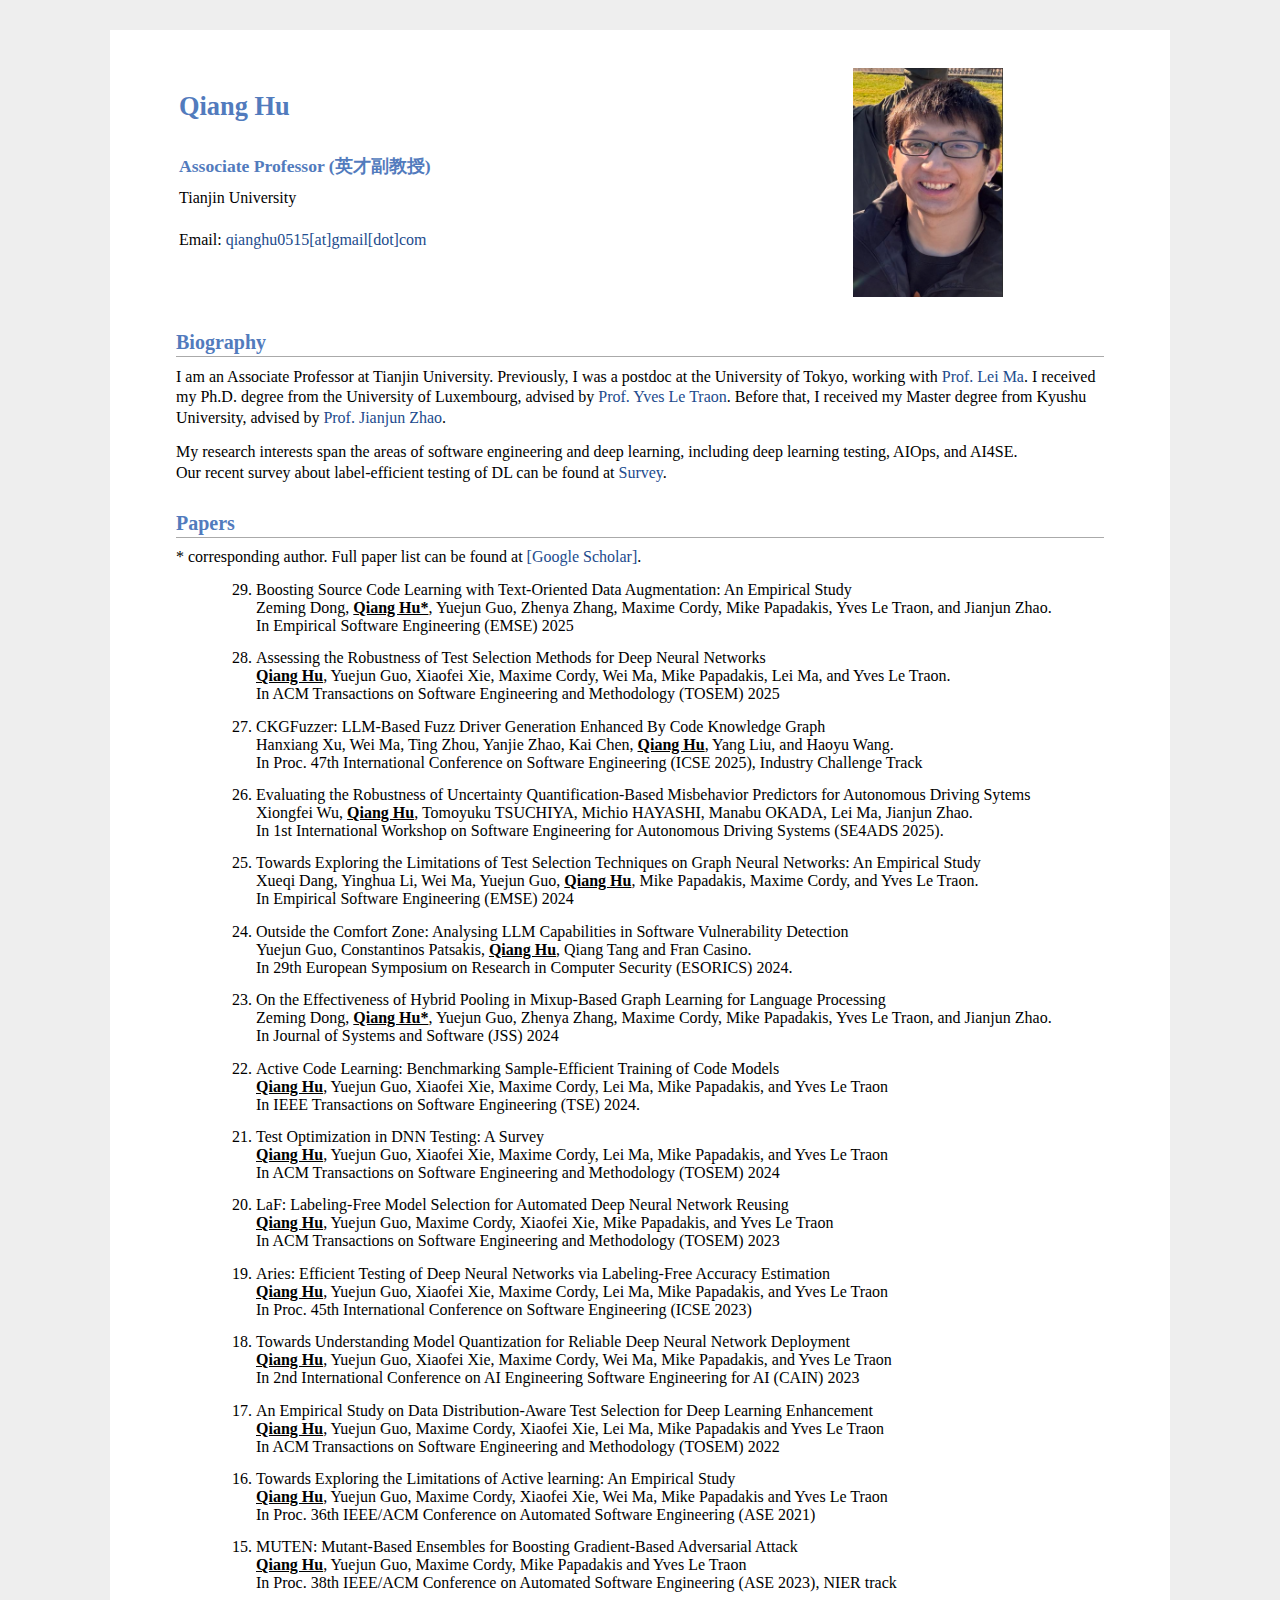
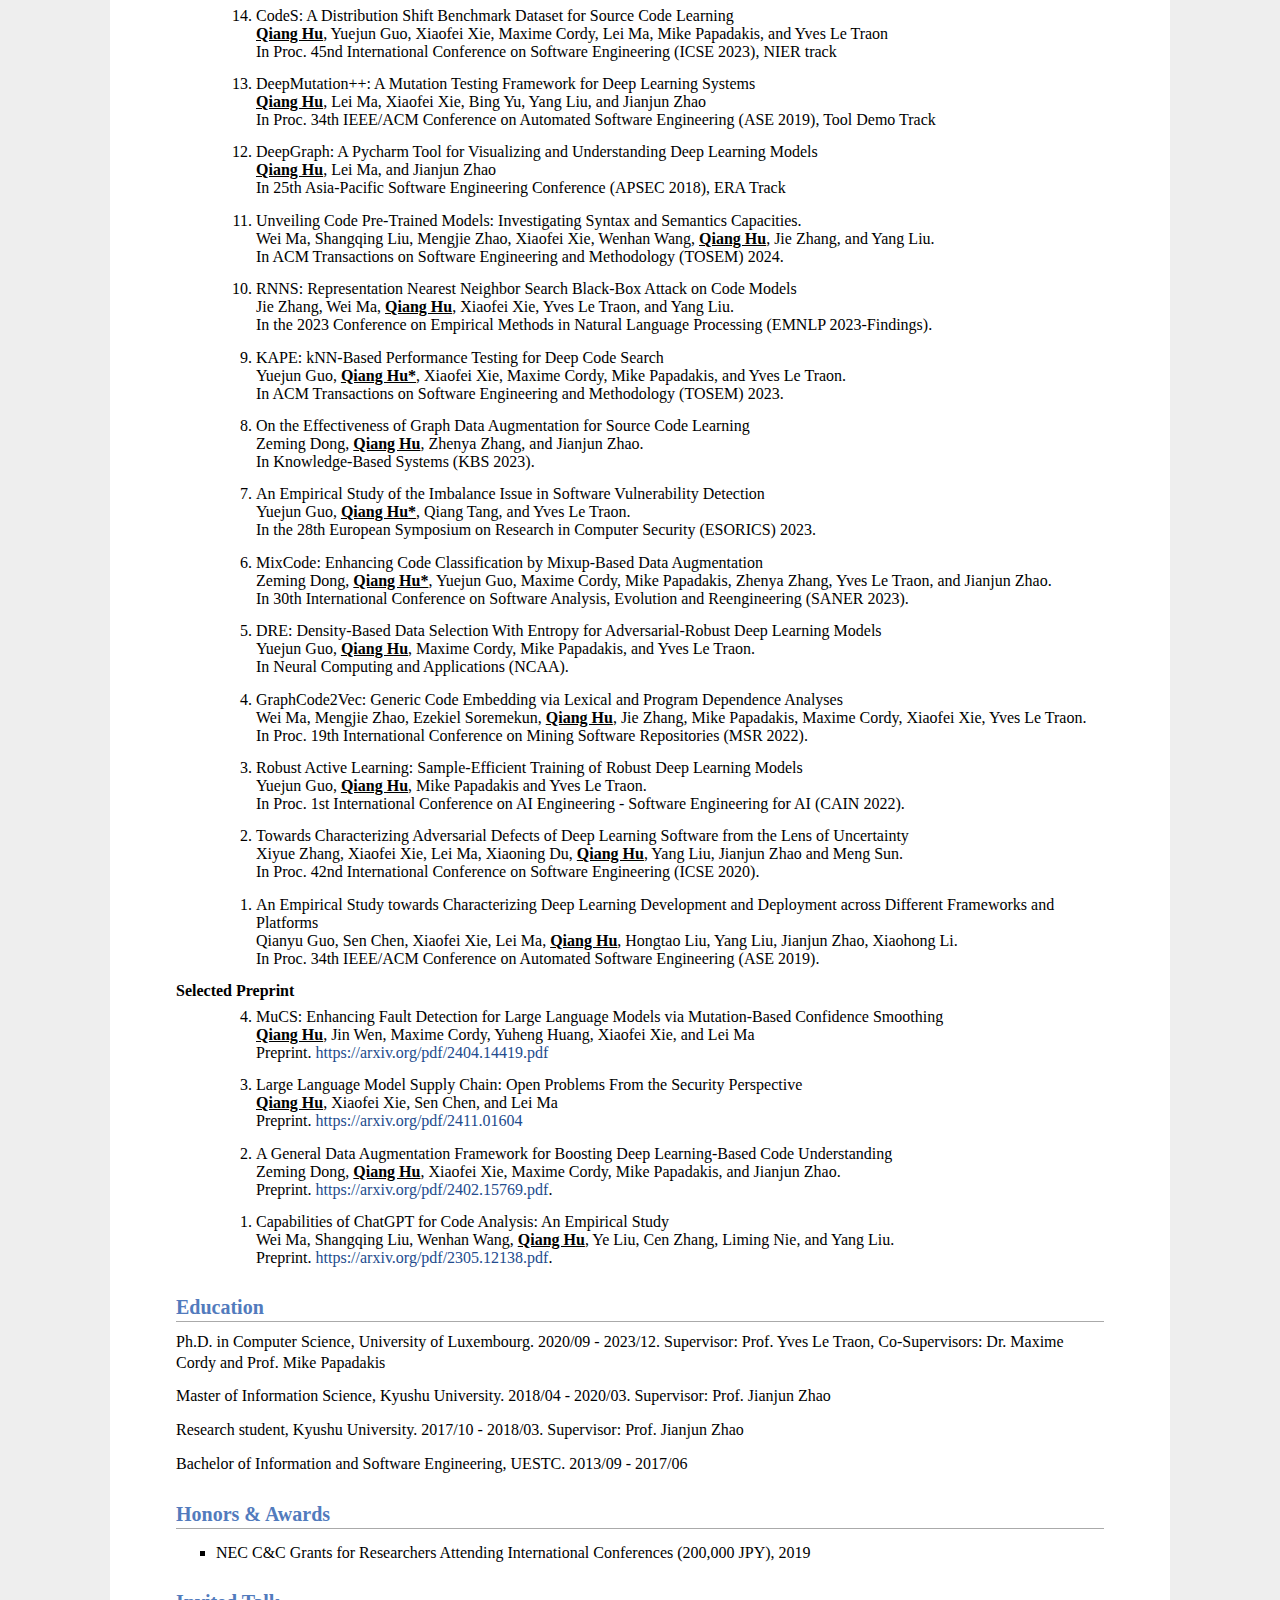
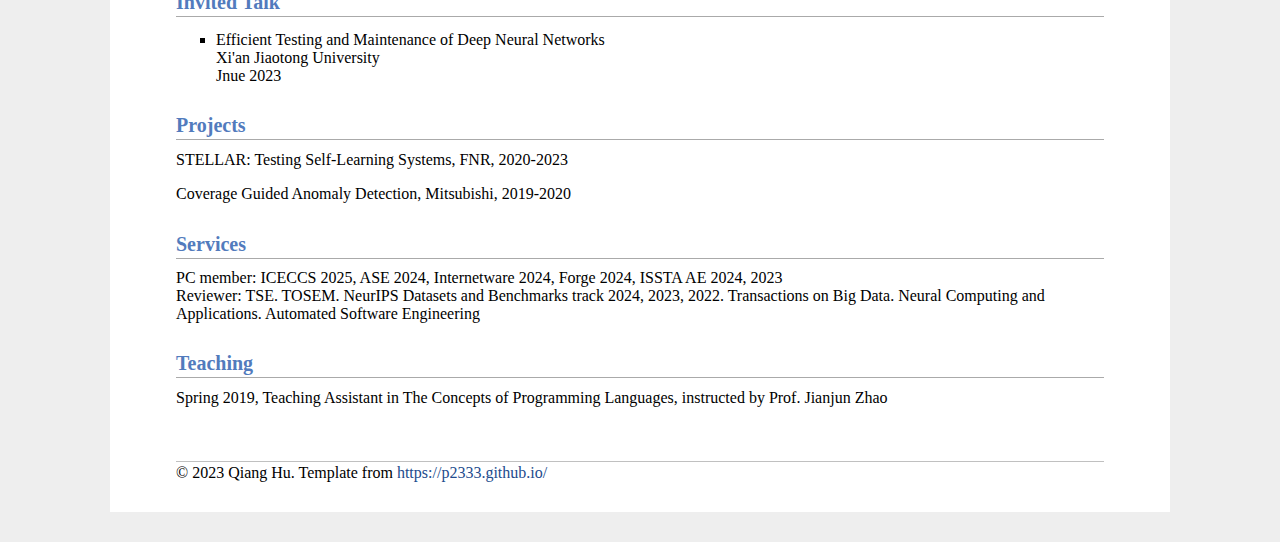
==== index.html @ bbc5ae4a "update" ====
<meta charset="utf-8">
<meta name="description" content="Qiang Hu's homepage">
<link rel="stylesheet" href="jemdoc.css" type="text/css">
<title>Qiang Hu's Homepage</title>


<body>

<div id="layout-content" style="margin-top:25px">

<table>
	<tbody>
		<tr>
			<td width="670">
				<div id="toptitle">
					<h1>Qiang Hu &nbsp;</h1></div>

				<h3>Associate Professor (英才副教授)</h3>
				<p>
<!--					Building 12 room 519  <br>-->
<!--					Asano Campus <br>-->
					Tianjin University<br>
					<br>
Email:  <a href="mailto:qianghu0515@gmail.com">qianghu0515[at]gmail[dot]com</a>
<br>
					<br>
				</p>
			</td>
			<td>
				<img src="qiang.jpg" border="0" width="150">
			</td>
		</tr><tr>
	</tr></tbody>
</table>
<h2>Biography</h2>
<p>
	I am an Associate Professor at Tianjin University. Previously, I was a postdoc at the University of Tokyo, working with <a href='https://www.malei.org/'>Prof. Lei Ma</a>. I received my Ph.D. degree from the University of Luxembourg, advised by <a href='https://sites.google.com/site/yvesletraon/'>Prof. Yves Le Traon</a>. Before that, I received my Master degree from Kyushu University, advised by <a href='http://stap.ait.kyushu-u.ac.jp/~zhao/index.html'>Prof. Jianjun Zhao</a>. </p>

	<p>My research interests span the areas of software engineering and deep learning, including deep learning testing, AIOps, and AI4SE.<br>
    Our recent survey about label-efficient testing of DL can be found at <a href="https://wellido.github.io/TOID.html">Survey</a>. </p>

<h2>Papers</h2>
    * corresponding author. Full paper list can be found at <a href="https://scholar.google.com/citations?user=UTWWmz4AAAAJ&hl=en">[Google Scholar]</a>.
<ul>


    <ol reversed>
    <li>
         Boosting Source Code Learning with Text-Oriented Data Augmentation: An Empirical Study  <br>
         Zeming Dong, <strong><u>Qiang Hu*</u></strong>, Yuejun Guo, Zhenya Zhang, Maxime Cordy, Mike Papadakis, Yves Le Traon, and Jianjun Zhao.  <br>
         In Empirical Software Engineering (EMSE) 2025   <br>
    </li>

    <li>
         Assessing the Robustness of Test Selection Methods for Deep Neural Networks <br>
         <strong><u>Qiang Hu</u></strong>, Yuejun Guo, Xiaofei Xie, Maxime Cordy, Wei Ma, Mike Papadakis, Lei Ma, and Yves Le Traon.  <br>
         In ACM Transactions on Software Engineering and Methodology (TOSEM) 2025   <br>
    </li>

    <li>
         CKGFuzzer: LLM-Based Fuzz Driver Generation Enhanced By Code Knowledge Graph  <br>
         Hanxiang Xu, Wei Ma, Ting Zhou, Yanjie Zhao, Kai Chen, <strong><u>Qiang Hu</u></strong>, Yang Liu, and Haoyu Wang.  <br>
         In Proc. 47th International Conference on Software Engineering (ICSE 2025), Industry Challenge Track <br>
    </li>

        <li>
         Evaluating the Robustness of Uncertainty Quantification-Based Misbehavior Predictors for Autonomous Driving Sytems  <br>
         Xiongfei Wu, <strong><u>Qiang Hu</u></strong>, Tomoyuku TSUCHIYA, Michio HAYASHI, Manabu OKADA, Lei Ma, Jianjun Zhao.  <br>
         In 1st International Workshop on Software Engineering for Autonomous Driving Systems (SE4ADS 2025). <br>
    </li>

        <li>
         Towards Exploring the Limitations of Test Selection Techniques on Graph Neural Networks: An Empirical Study  <br>
         Xueqi Dang, Yinghua Li, Wei Ma, Yuejun Guo, <strong><u>Qiang Hu</u></strong>, Mike Papadakis, Maxime Cordy, and Yves Le Traon.  <br>
         In Empirical Software Engineering (EMSE) 2024 <br>
    </li>

    <li>
         Outside the Comfort Zone: Analysing LLM Capabilities in Software Vulnerability Detection  <br>
         Yuejun Guo, Constantinos Patsakis, <strong><u>Qiang Hu</u></strong>, Qiang Tang and Fran Casino.  <br>
         In 29th European Symposium on Research in Computer Security (ESORICS) 2024.  <br>
    </li>

    <li>
         On the Effectiveness of Hybrid Pooling in Mixup-Based Graph Learning for Language Processing  <br>
         Zeming Dong, <strong><u>Qiang Hu*</u></strong>, Yuejun Guo, Zhenya Zhang, Maxime Cordy, Mike Papadakis, Yves Le Traon, and Jianjun Zhao.  <br>
         In Journal of Systems and Software (JSS) 2024 <br>
    </li>


    <li>
        Active Code Learning: Benchmarking Sample-Efficient Training of Code Models  <br>
         <strong><u>Qiang Hu</u></strong>, Yuejun Guo, Xiaofei Xie, Maxime Cordy, Lei Ma, Mike Papadakis, and Yves Le Traon <br>
         In IEEE Transactions on Software Engineering (TSE) 2024.  <br>
    </li>

    <li>
        Test Optimization in DNN Testing: A Survey <br>
         <strong><u>Qiang Hu</u></strong>, Yuejun Guo, Xiaofei Xie, Maxime Cordy, Lei Ma, Mike Papadakis, and Yves Le Traon <br>
         In ACM Transactions on Software Engineering and Methodology (TOSEM) 2024 <br>
    </li>

    <li>
        LaF: Labeling-Free Model Selection for Automated Deep Neural Network Reusing <br>
        <strong><u>Qiang Hu</u></strong>, Yuejun Guo, Maxime Cordy, Xiaofei Xie, Mike Papadakis, and Yves Le Traon <br>
        In ACM Transactions on Software Engineering and Methodology (TOSEM) 2023  <br>
     </li>

    <li>
         Aries: Efficient Testing of Deep Neural Networks via Labeling-Free Accuracy Estimation   <br>
         <strong><u>Qiang Hu</u></strong>, Yuejun Guo, Xiaofei Xie, Maxime Cordy, Lei Ma, Mike Papadakis, and Yves Le Traon <br>
         In Proc. 45th International Conference on Software Engineering (ICSE 2023)    <br>
    </li>

    <li>
         Towards Understanding Model Quantization for Reliable Deep Neural Network Deployment   <br>
         <strong><u>Qiang Hu</u></strong>, Yuejun Guo, Xiaofei Xie, Maxime Cordy, Wei Ma, Mike Papadakis, and Yves Le Traon <br>
         In 2nd International Conference on AI Engineering Software Engineering for AI (CAIN) 2023   <br>
    </li>

        <li>
         An Empirical Study on Data Distribution-Aware Test Selection for Deep Learning Enhancement  <br>
         <strong><u>Qiang Hu</u></strong>, Yuejun Guo, Maxime Cordy, Xiaofei Xie, Lei Ma, Mike Papadakis and Yves Le Traon <br>
         In ACM Transactions on Software Engineering and Methodology (TOSEM) 2022 <br>
    </li>


    <li>
         Towards Exploring the Limitations of Active learning: An Empirical Study  <br>
         <strong><u>Qiang Hu</u></strong>, Yuejun Guo, Maxime Cordy, Xiaofei Xie, Wei Ma, Mike Papadakis and Yves Le Traon <br>
         In Proc. 36th IEEE/ACM Conference on Automated Software Engineering (ASE 2021)  <br>
    </li>

    <li>
         MUTEN: Mutant-Based Ensembles for Boosting Gradient-Based Adversarial Attack  <br>
         <strong><u>Qiang Hu</u></strong>, Yuejun Guo, Maxime Cordy, Mike Papadakis and Yves Le Traon <br>
         In Proc. 38th IEEE/ACM Conference on Automated Software Engineering (ASE 2023), NIER track  <br>
    </li>

    <li>
         CodeS: A Distribution Shift Benchmark Dataset for Source Code Learning   <br>
         <strong><u>Qiang Hu</u></strong>, Yuejun Guo, Xiaofei Xie, Maxime Cordy, Lei Ma, Mike Papadakis, and Yves Le Traon <br>
         In Proc. 45nd International Conference on Software Engineering (ICSE 2023), NIER track  <br>
    </li>

    <li>
         DeepMutation++: A Mutation Testing Framework for Deep Learning Systems  <br>
         <strong><u>Qiang Hu</u></strong>, Lei Ma, Xiaofei Xie, Bing Yu, Yang Liu, and Jianjun Zhao <br>
         In Proc. 34th IEEE/ACM Conference on Automated Software Engineering (ASE 2019), Tool Demo Track  <br>
    </li>

    <li>
         DeepGraph: A Pycharm Tool for Visualizing and Understanding Deep Learning Models  <br>
         <strong><u>Qiang Hu</u></strong>, Lei Ma, and Jianjun Zhao <br>
         In 25th Asia-Pacific Software Engineering Conference (APSEC 2018), ERA Track  <br>
    </li>

    <li>
         Unveiling Code Pre-Trained Models: Investigating Syntax and Semantics Capacities.  <br>
         Wei Ma, Shangqing Liu, Mengjie Zhao,  Xiaofei Xie, Wenhan Wang, <strong><u>Qiang Hu</u></strong>, Jie Zhang, and Yang Liu. <br>
         In ACM Transactions on Software Engineering and Methodology (TOSEM) 2024.  <br>
    </li>

    <li>
         RNNS: Representation Nearest Neighbor Search Black-Box Attack on Code Models  <br>
         Jie Zhang, Wei Ma, <strong><u>Qiang Hu</u></strong>, Xiaofei Xie, Yves Le Traon, and Yang Liu. <br>
         In the 2023 Conference on Empirical Methods in Natural Language Processing (EMNLP 2023-Findings).  <br>
    </li>

    <li>
         KAPE: kNN-Based Performance Testing for Deep Code Search  <br>
         Yuejun Guo, <strong><u>Qiang Hu*</u></strong>, Xiaofei Xie, Maxime Cordy, Mike Papadakis, and Yves Le Traon. <br>
         In ACM Transactions on Software Engineering and Methodology (TOSEM) 2023.  <br>
    </li>

    <li>
         On the Effectiveness of Graph Data Augmentation for Source Code Learning  <br>
         Zeming Dong, <strong><u>Qiang Hu</u></strong>, Zhenya Zhang, and Jianjun Zhao. <br>
         In Knowledge-Based Systems (KBS 2023).  <br>
    </li>

    <li>
         An Empirical Study of the Imbalance Issue in Software Vulnerability Detection  <br>
         Yuejun Guo, <strong><u>Qiang Hu*</u></strong>, Qiang Tang, and Yves Le Traon. <br>
         In the 28th European Symposium on Research in Computer Security (ESORICS) 2023.   <br>
    </li>

    <li>
         MixCode: Enhancing Code Classification by Mixup-Based Data Augmentation  <br>
         Zeming Dong, <strong><u>Qiang Hu*</u></strong>, Yuejun Guo, Maxime Cordy, Mike Papadakis, Zhenya Zhang, Yves Le Traon, and Jianjun Zhao. <br>
         In 30th International Conference on Software Analysis, Evolution and Reengineering (SANER 2023).   <br>
    </li>

    <li>
         DRE: Density-Based Data Selection With Entropy for Adversarial-Robust Deep Learning Models  <br>
         Yuejun Guo, <strong><u>Qiang Hu</u></strong>, Maxime Cordy, Mike Papadakis, and Yves Le Traon. <br>
         In Neural Computing and Applications (NCAA).   <br>
    </li>

    <li>
         GraphCode2Vec: Generic Code Embedding via Lexical and Program Dependence Analyses  <br>
         Wei Ma, Mengjie Zhao, Ezekiel Soremekun, <strong><u>Qiang Hu</u></strong>, Jie Zhang, Mike Papadakis, Maxime Cordy, Xiaofei Xie, Yves Le Traon. <br>
         In Proc. 19th International Conference on Mining Software Repositories (MSR 2022).   <br>
    </li>

    <li>
         Robust Active Learning: Sample-Efficient Training of Robust Deep Learning Models  <br>
         Yuejun Guo, <strong><u>Qiang Hu</u></strong>, Mike Papadakis and Yves Le Traon. <br>
         In Proc. 1st International Conference on AI Engineering - Software Engineering for AI (CAIN 2022).   <br>
    </li>

    <li>
         Towards Characterizing Adversarial Defects of Deep Learning Software from the Lens of Uncertainty  <br>
         Xiyue Zhang, Xiaofei Xie, Lei Ma, Xiaoning Du, <strong><u>Qiang Hu</u></strong>, Yang Liu, Jianjun Zhao and Meng Sun. <br>
         In Proc. 42nd International Conference on Software Engineering (ICSE 2020).   <br>
    </li>

    <li>
         An Empirical Study towards Characterizing Deep Learning Development and Deployment across Different Frameworks and Platforms  <br>
         Qianyu Guo, Sen Chen, Xiaofei Xie, Lei Ma, <strong><u>Qiang Hu</u></strong>, Hongtao Liu, Yang Liu, Jianjun Zhao, Xiaohong Li.  <br>
         In Proc. 34th IEEE/ACM Conference on Automated Software Engineering (ASE 2019).   <br>
    </li>

</ul>

<p><b>Selected Preprint</b></p>


<ul>
    <ol reversed>
    <li>
        MuCS: Enhancing Fault Detection for Large Language Models via Mutation-Based Confidence Smoothing  <br>
         <strong><u>Qiang Hu</u></strong>, Jin Wen, Maxime Cordy, Yuheng Huang, Xiaofei Xie, and Lei Ma <br>
         Preprint.  <a href="https://arxiv.org/pdf/2404.14419.pdf">https://arxiv.org/pdf/2404.14419.pdf</a> <br>
    </li>

    <li>
        Large Language Model Supply Chain: Open Problems From the Security Perspective  <br>
         <strong><u>Qiang Hu</u></strong>, Xiaofei Xie, Sen Chen, and Lei Ma <br>
         Preprint.  <a href="https://arxiv.org/pdf/2411.01604">https://arxiv.org/pdf/2411.01604</a> <br>
    </li>

    <li>
         A General Data Augmentation Framework for Boosting Deep Learning-Based Code Understanding  <br>
         Zeming Dong, <strong><u>Qiang Hu</u></strong>, Xiaofei Xie, Maxime Cordy, Mike Papadakis, and Jianjun Zhao.  <br>
         Preprint.  <a href="https://arxiv.org/pdf/2402.15769.pdf">https://arxiv.org/pdf/2402.15769.pdf</a>.   <br>
    </li>


    <li>
         Capabilities of ChatGPT for Code Analysis: An Empirical Study  <br>
         Wei Ma, Shangqing Liu, Wenhan Wang, <strong><u>Qiang Hu</u></strong>, Ye Liu, Cen Zhang, Liming Nie, and Yang Liu.  <br>
         Preprint.  <a href="https://arxiv.org/pdf/2305.12138.pdf">https://arxiv.org/pdf/2305.12138.pdf</a>.   <br>
    </li>
</ul>


<h2>Education</h2>
    <p> Ph.D. in Computer Science, University of Luxembourg. 2020/09 - 2023/12. Supervisor: Prof. Yves Le Traon, Co-Supervisors: Dr. Maxime Cordy and Prof. Mike Papadakis </p>
    <p> Master of Information Science, Kyushu University. 2018/04 - 2020/03. Supervisor: Prof. Jianjun Zhao </p>
    <p> Research student, Kyushu University. 2017/10 - 2018/03. Supervisor: Prof. Jianjun Zhao </p>
    <p> Bachelor of Information and Software Engineering, UESTC. 2013/09 - 2017/06 </p>

<h2>Honors &amp; Awards</h2>
<ul>
    <li>
        NEC C&C Grants for Researchers Attending International Conferences (200,000 JPY), 2019
    </li>
</ul>

<h2>Invited Talk</h2>
<ul>
    <li>
        Efficient Testing and Maintenance of Deep Neural Networks <br>
        Xi'an Jiaotong University <br>
        Jnue 2023 <br>
    </li>
</ul>


<h2>Projects</h2>

<p>
    STELLAR: Testing Self-Learning Systems, FNR, 2020-2023
</p>
<p>
    Coverage Guided Anomaly Detection, Mitsubishi, 2019-2020
</p>


<h2>Services</h2>
    PC member: ICECCS 2025, ASE 2024, Internetware 2024, Forge 2024, ISSTA AE 2024, 2023 <br>
Reviewer: TSE. TOSEM. NeurIPS Datasets and Benchmarks track 2024, 2023, 2022. Transactions on Big Data. Neural Computing and Applications. Automated Software Engineering


<h2>Teaching</h2>
<p>
Spring 2019, Teaching Assistant in The Concepts of Programming Languages, instructed by Prof. Jianjun Zhao
</p>

<div id="footer">
	<div id="footer-text"></div>
</div>
<!-- <a href='http://www.freevisitorcounters.com'>free counter</a> <script type='text/javascript' src='https://www.freevisitorcounters.com/auth.php?id=3b359a8a8b39de26c70a87894b36a81623e07091'></script>-->
<!--<script type="text/javascript" src="https://www.freevisitorcounters.com/en/home/counter/1161595/t/2"></script>-->
<!--    <br>-->
&copy 2023 Qiang Hu. Template from <a href="https://p2333.github.io/">https://p2333.github.io/</a>
</body>
</html>
---- jemdoc.css ----
/* Default css file for jemdoc. */

table#tlayout {
    border: none;
    border-collapse: separate;
    background: white;
}
/*
body {
	background: white;
	padding-bottom: 8px;
	margin: 0;
}
*/
html {
  background-color: #eeeeee;
}

body {
  font-family: Georgia, serif;
  color: #000;
  background-color: #ffffff;
  text-align:left; /* for IE */
  margin-top: 30px;
  margin-bottom: 30px;
  margin-left: auto;
  margin-right: auto;
  padding-left:  50px;
  padding-right: 50px;
  padding-top: 10px;
  padding-bottom: 30px;
  max-width: 960px;
}

#layout-menu {
	background: #f6f6f6;
	border: 1px solid #dddddd;
	padding-top: 0.5em;
	padding-left: 8px;
	padding-right: 8px;
	font-size: 1.0em;
	width: auto;
	white-space: nowrap;
    text-align: left;
    vertical-align: top;
}

#layout-menu td {
	background: #f4f4f4;
    vertical-align: top;
}

#layout-content {
	padding-top: 0.0em;
	padding-left: 1.0em;
	padding-right: 1.0em;
    border: none;
    background: white;
    text-align: left;
    vertical-align: top;
}

#layout-menu a {
	line-height: 1.5em;
	margin-left: 0.5em;
}

tt {
    background: #ffffdd;
}

pre, tt {
	font-size: 90%;
	font-family: monaco, monospace;
}

a, a > tt {
	color: #224b8d;
	text-decoration: none;
}

a:hover {
	border-bottom: 1px gray dotted;
}

#layout-menu a.current:link, #layout-menu a.current:visited {
	color: #022b6d;
	border-bottom: 1px gray solid;
}
#layout-menu a:link, #layout-menu a:visited, #layout-menu a:hover {
	color: #527bbd;
	text-decoration: none;
}
#layout-menu a:hover {
	text-decoration: none;
}

div.menu-category {
	border-bottom: 1px solid gray;
	margin-top: 0.8em;
	padding-top: 0.2em;
	padding-bottom: 0.1em;
	font-weight: bold;
}

div.menu-item {
	padding-left: 16px;
	text-indent: -16px;
}

div#toptitle {
	padding-bottom: 0.2em;
	margin-bottom: 1.5em;
	/*border-bottom: 3px double gray;*/
}

/* Reduce space if we begin the page with a title. */
div#toptitle + h2, div#toptitle + h3 {
	margin-top: 0em;
}

div#subtitle {
	margin-top: 0.0em;
	margin-bottom: 0.0em;
	padding-top: 0em;
	padding-bottom: 0.1em;
}

em {
	font-style: italic;
}

strong {
	font-weight: bold;
}


h1, h2, h3 {
	color: #527bbd;
	margin-top: 0.7em;
	margin-bottom: 0.5em;
	padding-bottom: 0.2em;
	line-height: 1.0;
	padding-top: 0.5em;
	border-bottom: 1px solid #aaaaaa;
}

h1 {
	font-size: 165%;
	padding-bottom: 0.3em;
}

h2 {
	padding-top: 0.8em;
	font-size: 125%;
}

h2 + h3 {
    padding-top: 0.2em;
}

h3 {
	font-size: 110%;
	border-bottom: none;
}

p {
	margin-top: 0.0em;
	margin-bottom: 0.8em;
	padding: 0;
	line-height: 1.3;
}

pre {
	padding: 0;
	margin: 0;
}

div#footer {
	font-size: small;
	border-top: 1px solid #c0c0c0;
	padding-top: 0.1em;
	margin-top: 4.0em;
	color: #c0c0c0;
}

div#footer a {
	color: #80a0b0;
}

div#footer-text {
	float: left;
	padding-bottom: 8px;
}

ul, ol, dl {
	margin-top: 0.2em;
	padding-top: 0;
	margin-bottom: 0.8em;
}

dt {
	margin-top: 0.5em;
	margin-bottom: 0;
}

dl {
	margin-left: 20px;
}

dd {
	color: #222222;
}

dd > *:first-child {
	margin-top: 0;
}

ul {
	list-style-position: outside;
	list-style-type: square;
}

p + ul, p + ol {
	margin-top: -0.5em;
}

li {
	margin-top:0.9em;
}

ol {
	list-style-position: outside;
	list-style-type: decimal;
}

li p, dd p {
	margin-bottom: 0.3em;
}


ol ol {
	list-style-type: lower-alpha;
}

ol ol ol {
	list-style-type: lower-roman;
}

p + div.codeblock {
	margin-top: -0.6em;
}

div.codeblock, div.infoblock {
	margin-right: 0%;
	margin-top: 1.2em;
	margin-bottom: 1.3em;
}

div.blocktitle {
	font-weight: bold;
	color: #cd7b62;
	margin-top: 1.2em;
	margin-bottom: 0.1em;
}

div.blockcontent {
	border: 1px solid silver;
	padding: 0.3em 0.5em;
}

div.infoblock > div.blockcontent {
	background: #ffffee;
}

div.blockcontent p + ul, div.blockcontent p + ol {
	margin-top: 0.4em;
}

div.infoblock p {
	margin-bottom: 0em;
}

div.infoblock li p, div.infoblock dd p {
	margin-bottom: 0.5em;
}

div.infoblock p + p {
	margin-top: 0.8em;
}

div.codeblock > div.blockcontent {
	background: #f6f6f6;
}

span.pycommand {
	color: #000070;
}

span.statement {
	color: #008800;
}
span.builtin {
	color: #000088;
}
span.special {
	color: #990000;
}
span.operator {
	color: #880000;
}
span.error {
	color: #aa0000;
}
span.comment, span.comment > *, span.string, span.string > * {
	color: #606060;
}

@media print {
	#layout-menu { display: none; }
}

#fwtitle {
	margin: 2px;
}

#fwtitle #toptitle {
	padding-left: 0.5em;
	margin-bottom: 0.5em;
}

#layout-content h1:first-child, #layout-content h2:first-child, #layout-content h3:first-child {
	margin-top: -0.7em;
}

div#toptitle h1, #layout-content div#toptitle h1 {
	margin-bottom: 0.0em;
	padding-bottom: 0.1em;
	padding-top: 0;
	margin-top: 0.5em;
	border-bottom: none;
}

img.eq {
	padding: 0;
	padding-left: 0.1em;
	padding-right: 0.1em;
	margin: 0;
}

img.eqwl {
	padding-left: 2em;
	padding-top: 0.6em;
	padding-bottom: 0.2em;
	margin: 0;
}

table + table {
    margin-top: 1em;
}

tr.heading {
    font-weight: bold;
    border-bottom: 2px solid black;
}

img {
    border: none;
}

table.imgtable, table.imgtable td {
    border: none;
    text-align: left;
}
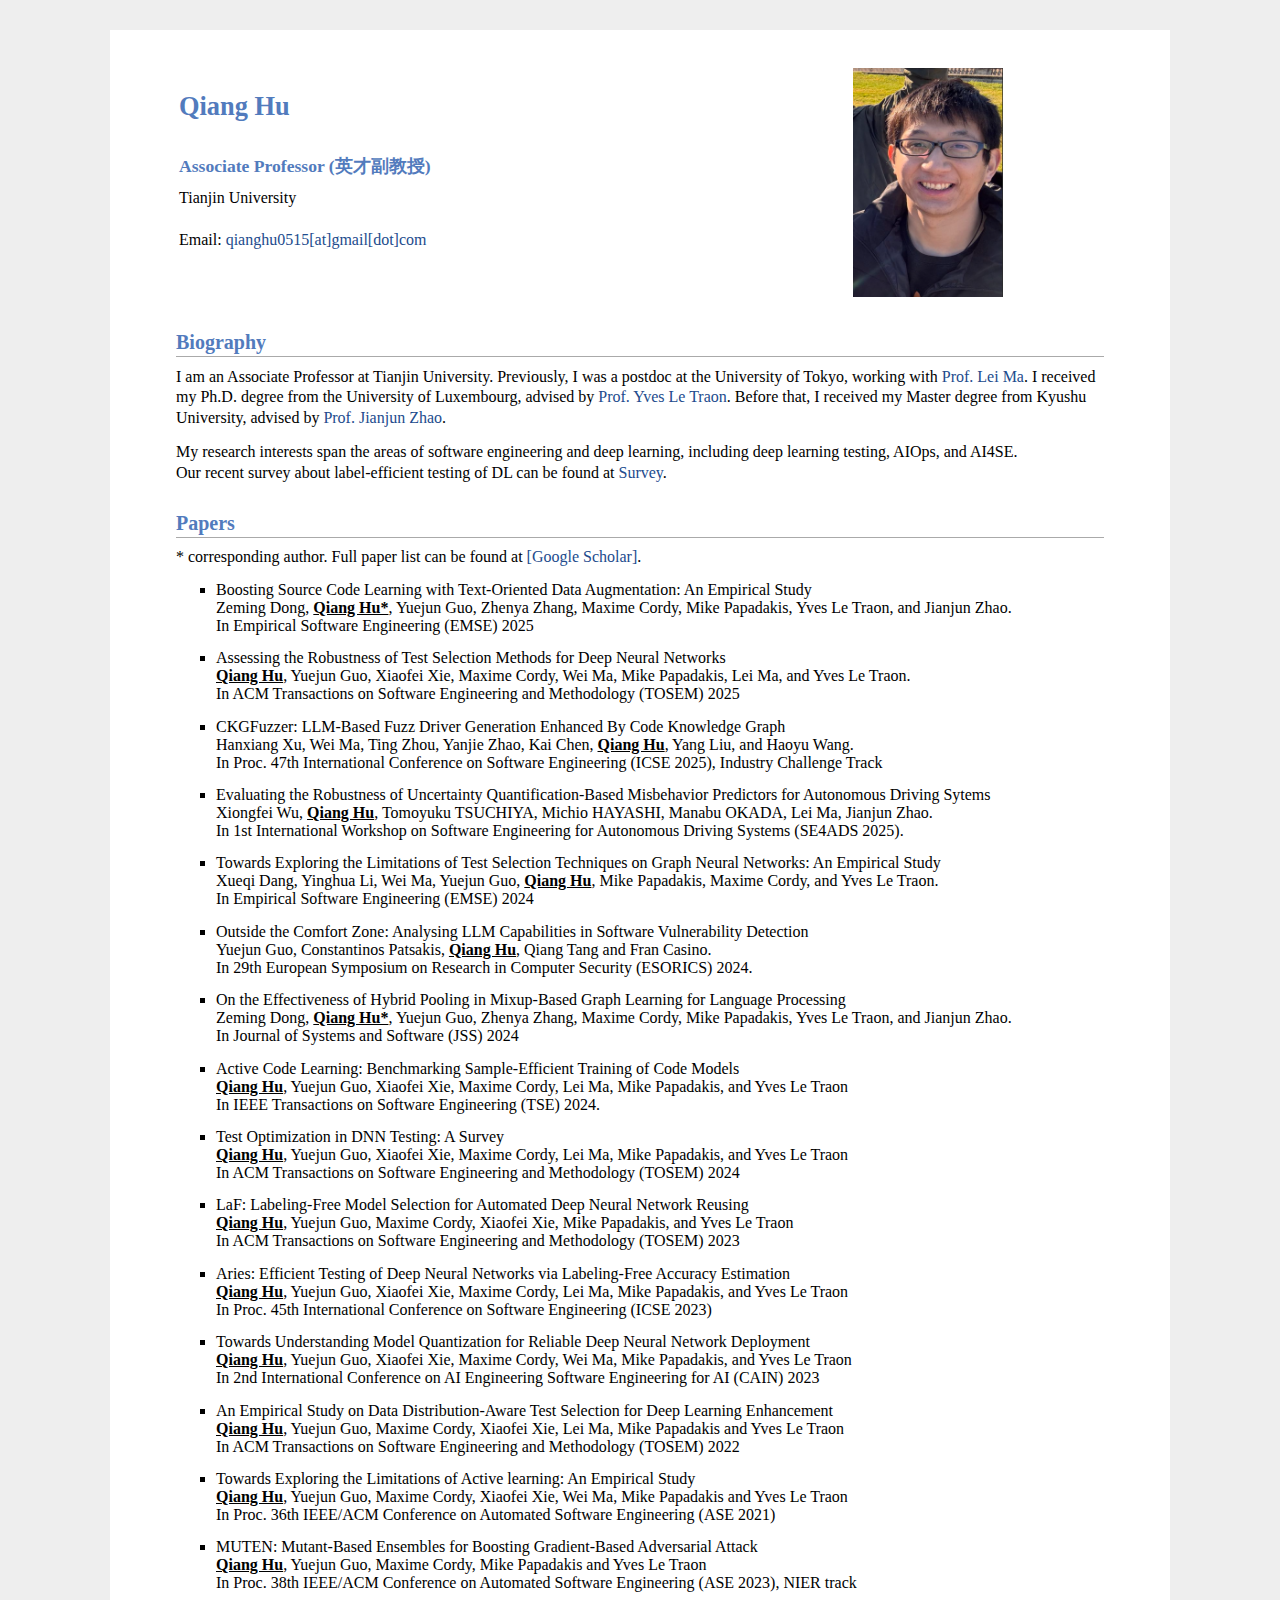
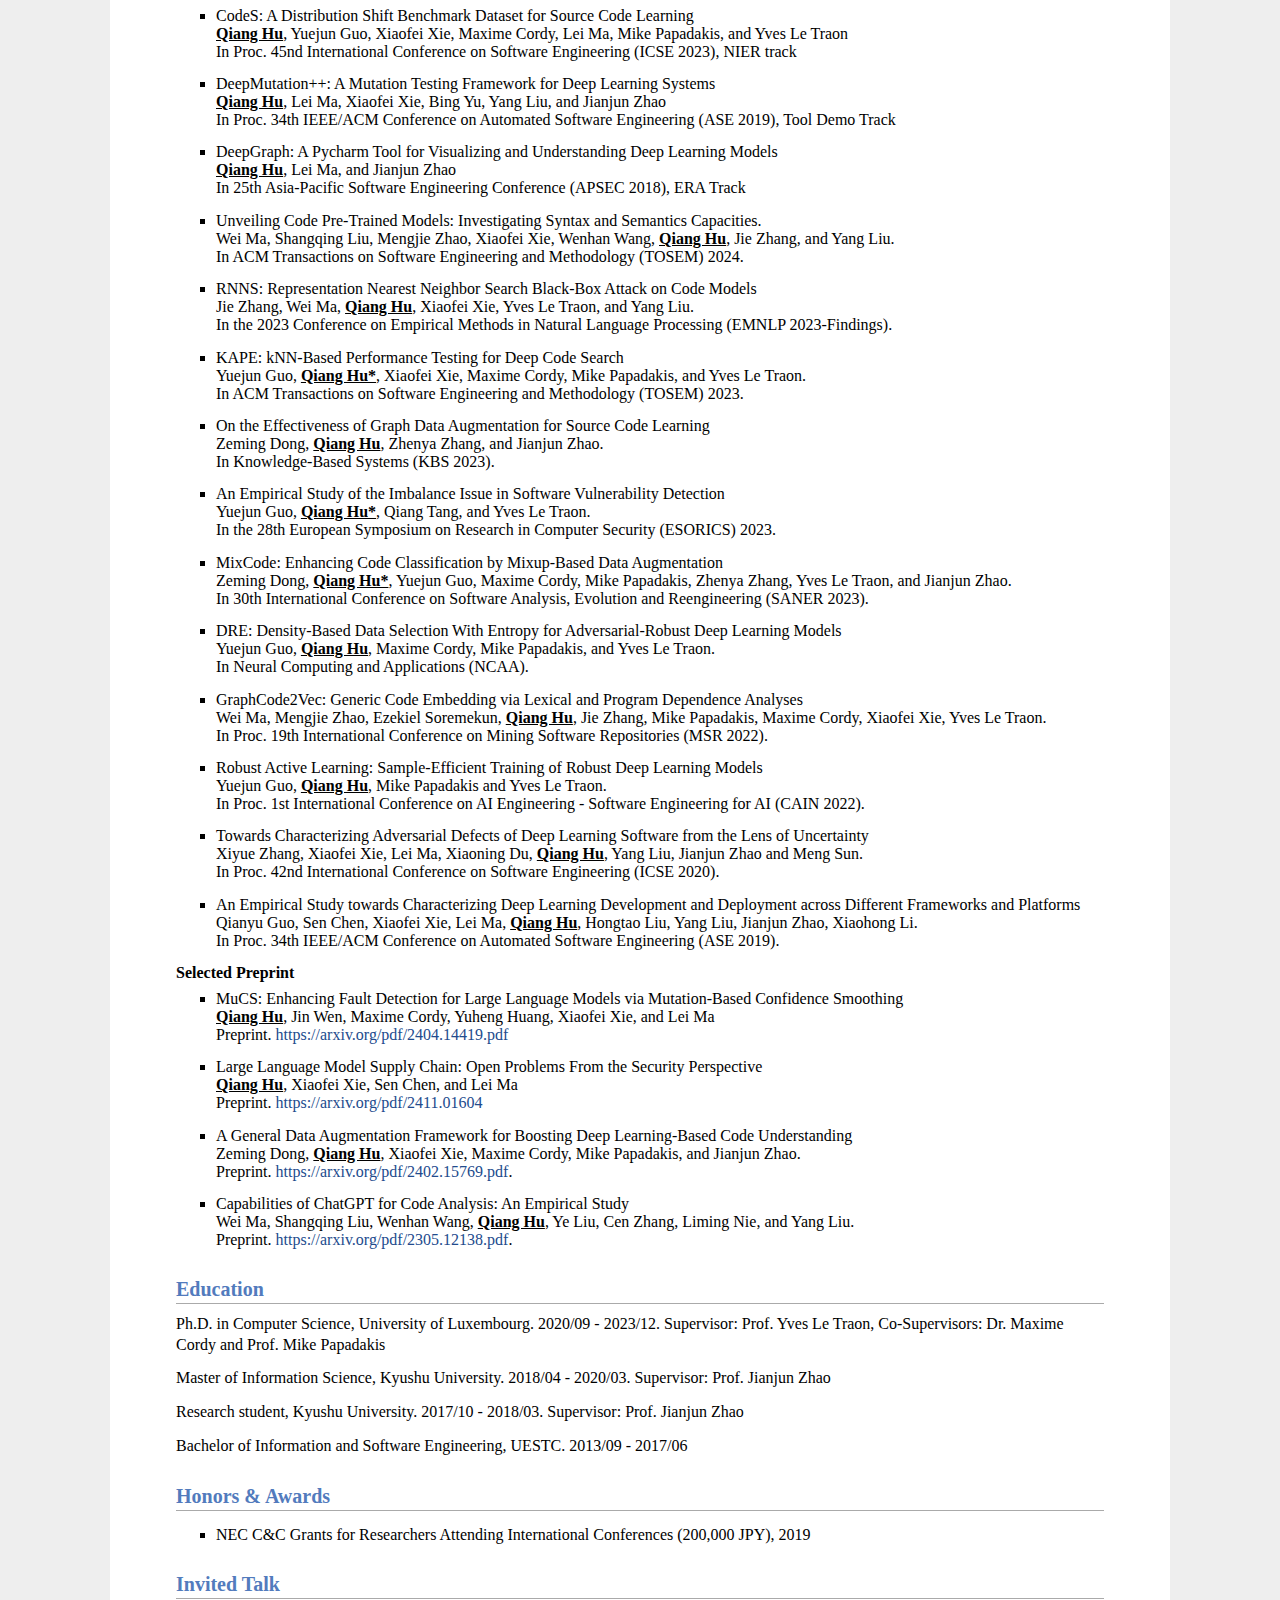
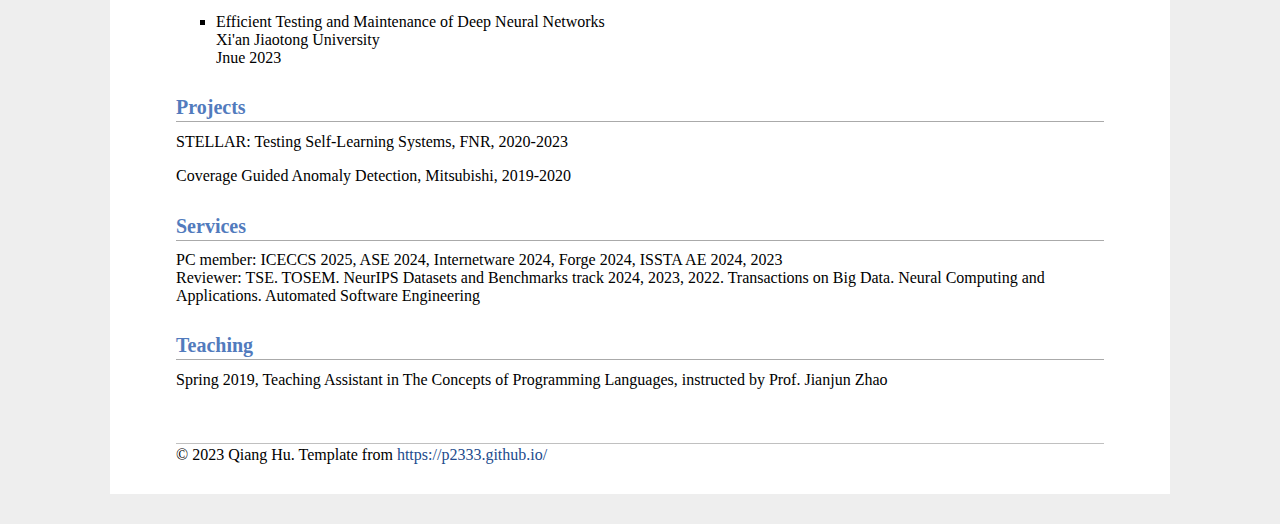
==== commit b02c8068: "Update index.html" ====
--- a/index.html
+++ b/index.html
@@ -46,13 +46,13 @@
 <ul>
 
 
-    <ol reversed>
+<!--     <ol reversed> -->
     <li>
          Boosting Source Code Learning with Text-Oriented Data Augmentation: An Empirical Study  <br>
          Zeming Dong, <strong><u>Qiang Hu*</u></strong>, Yuejun Guo, Zhenya Zhang, Maxime Cordy, Mike Papadakis, Yves Le Traon, and Jianjun Zhao.  <br>
          In Empirical Software Engineering (EMSE) 2025   <br>
     </li>
-
+	    
     <li>
          Assessing the Robustness of Test Selection Methods for Deep Neural Networks <br>
          <strong><u>Qiang Hu</u></strong>, Yuejun Guo, Xiaofei Xie, Maxime Cordy, Wei Ma, Mike Papadakis, Lei Ma, and Yves Le Traon.  <br>
@@ -229,7 +229,7 @@
 
 
 <ul>
-    <ol reversed>
+<!--     <ol reversed> -->
     <li>
         MuCS: Enhancing Fault Detection for Large Language Models via Mutation-Based Confidence Smoothing  <br>
          <strong><u>Qiang Hu</u></strong>, Jin Wen, Maxime Cordy, Yuheng Huang, Xiaofei Xie, and Lei Ma <br>
@@ -247,7 +247,6 @@
          Zeming Dong, <strong><u>Qiang Hu</u></strong>, Xiaofei Xie, Maxime Cordy, Mike Papadakis, and Jianjun Zhao.  <br>
          Preprint.  <a href="https://arxiv.org/pdf/2402.15769.pdf">https://arxiv.org/pdf/2402.15769.pdf</a>.   <br>
     </li>
-
 
     <li>
          Capabilities of ChatGPT for Code Analysis: An Empirical Study  <br>
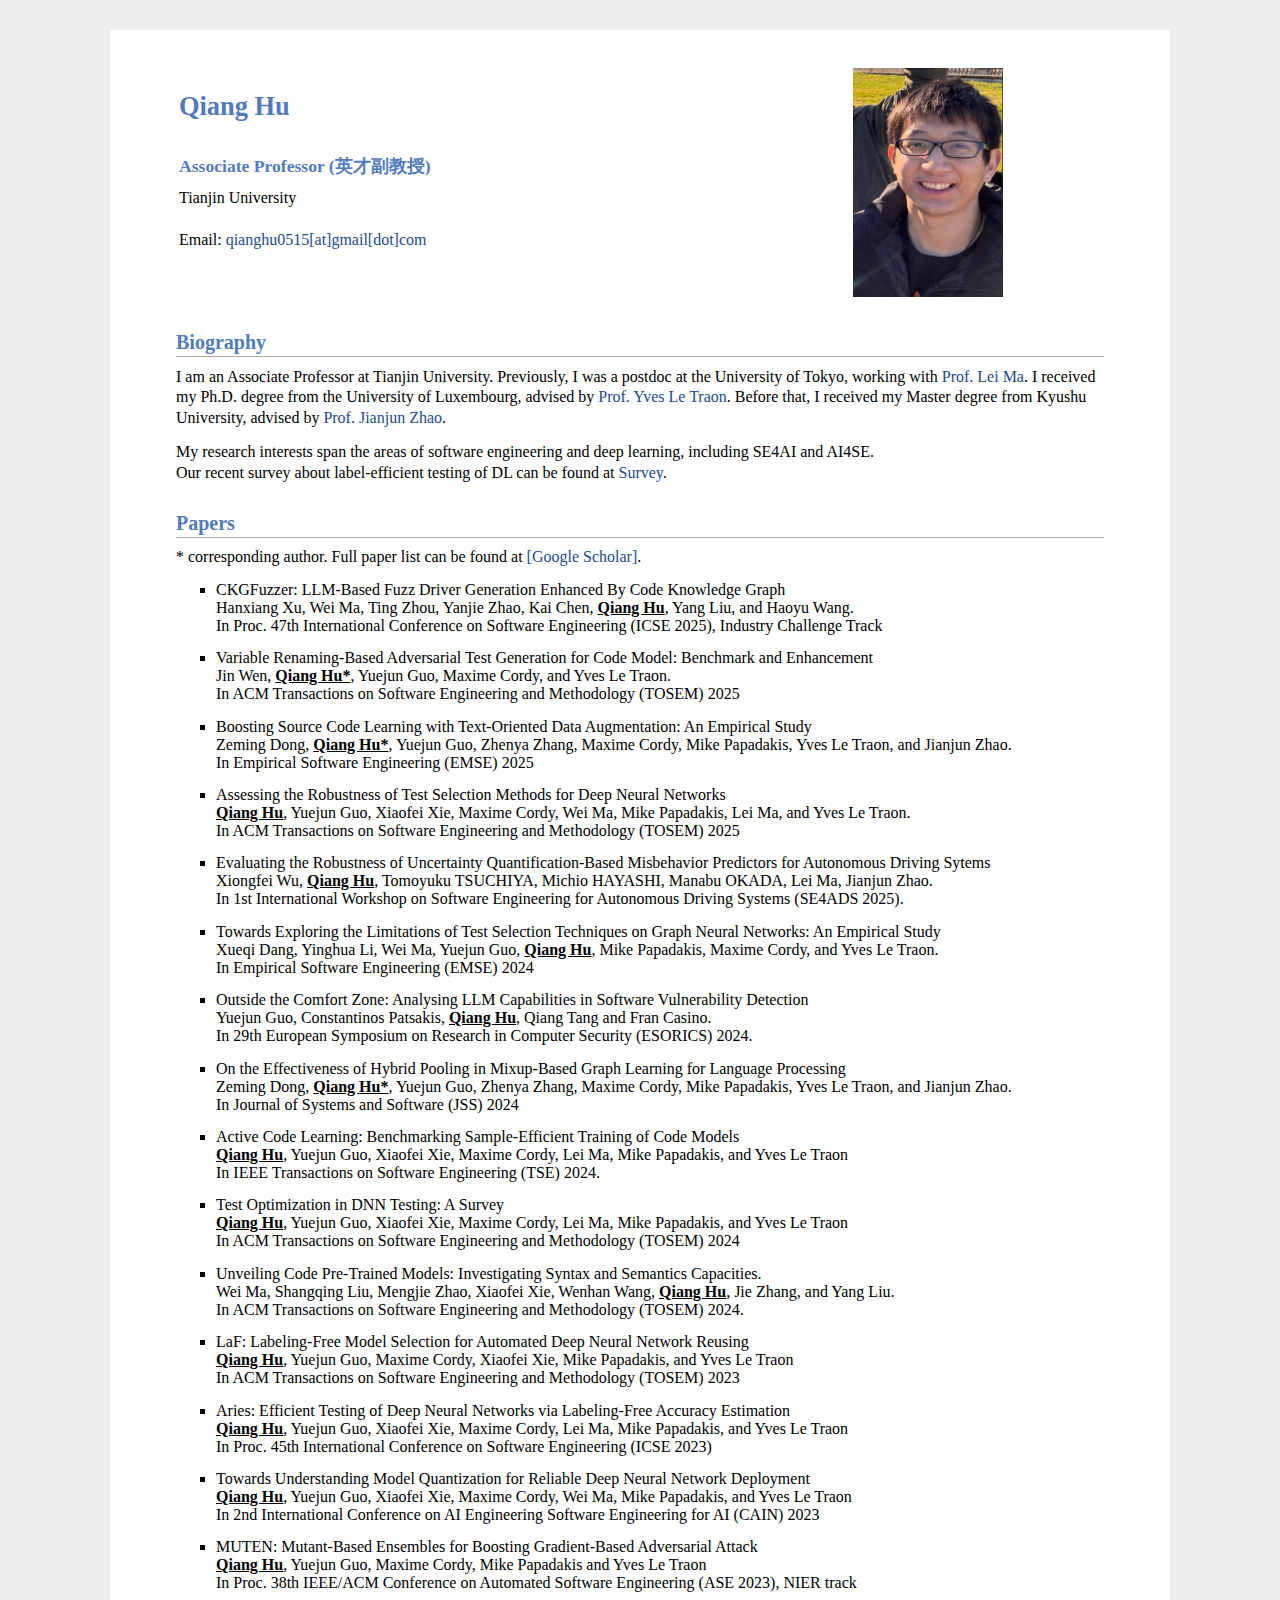
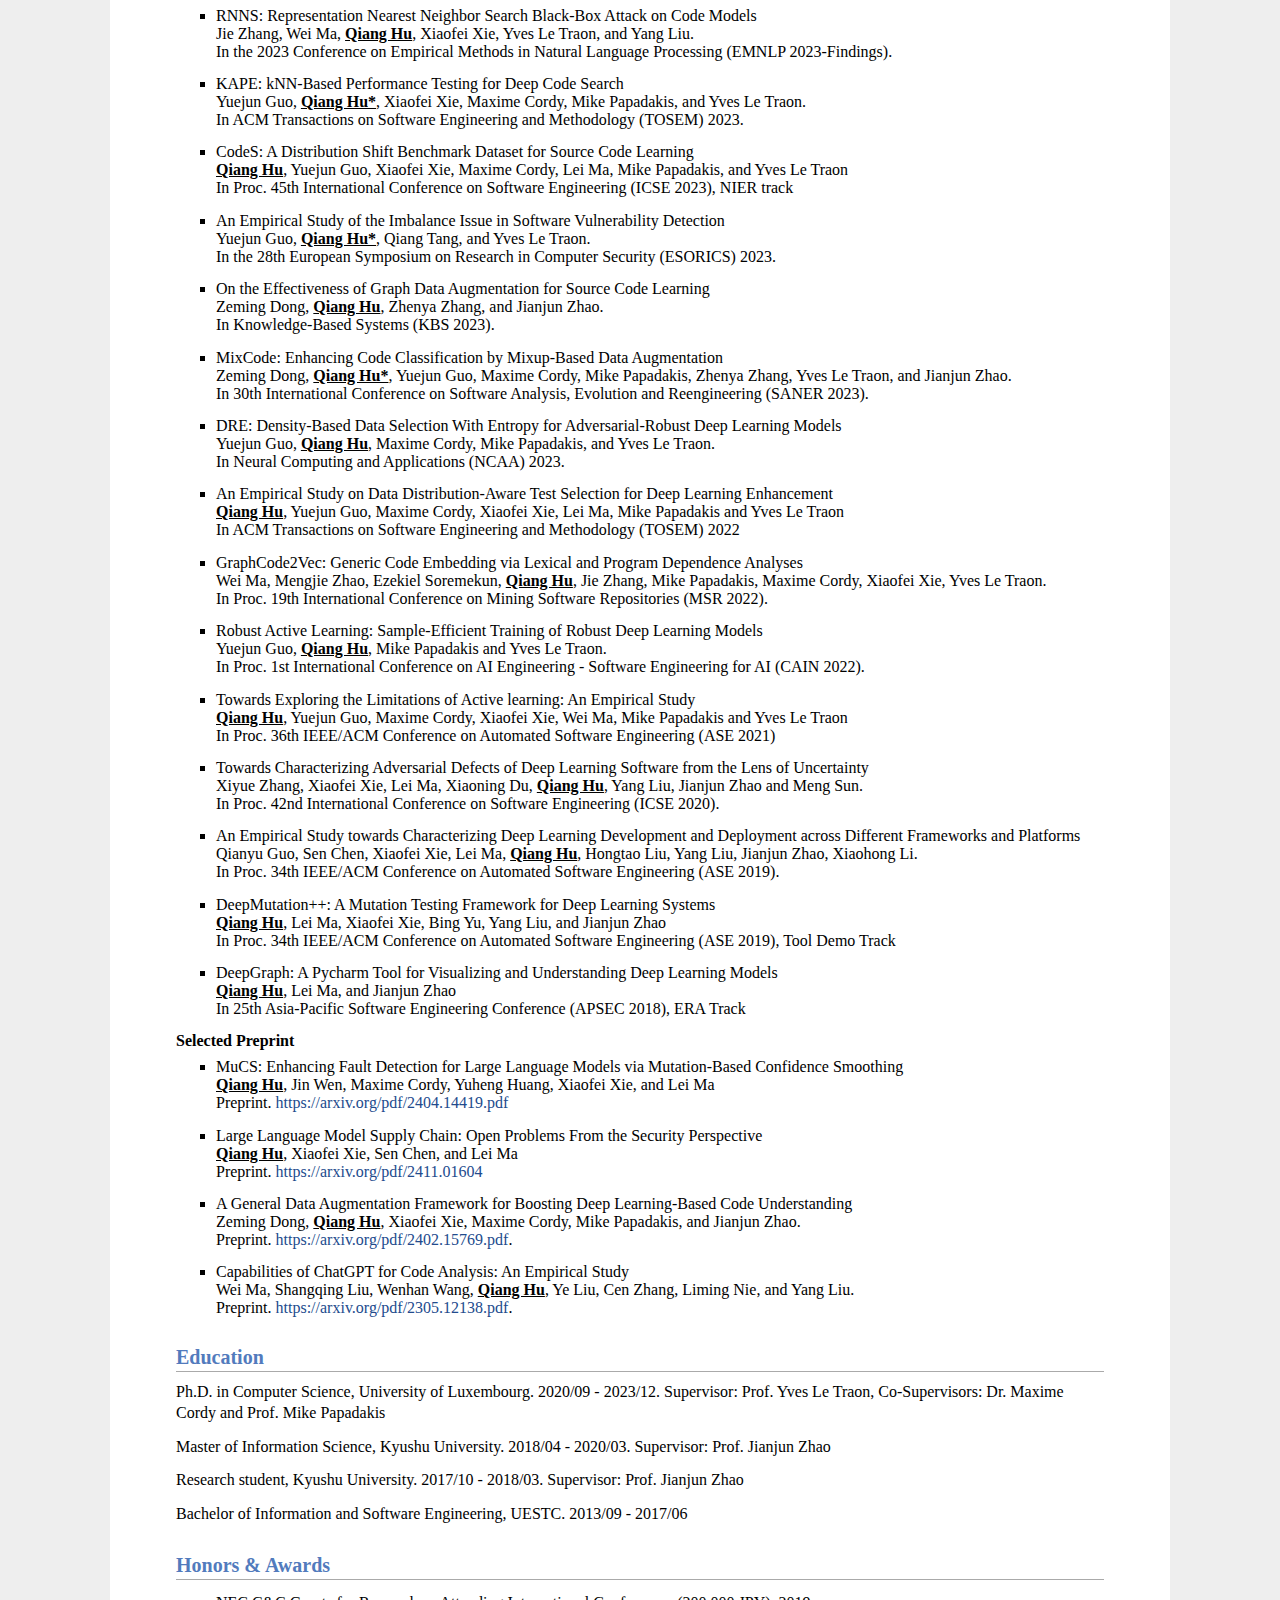
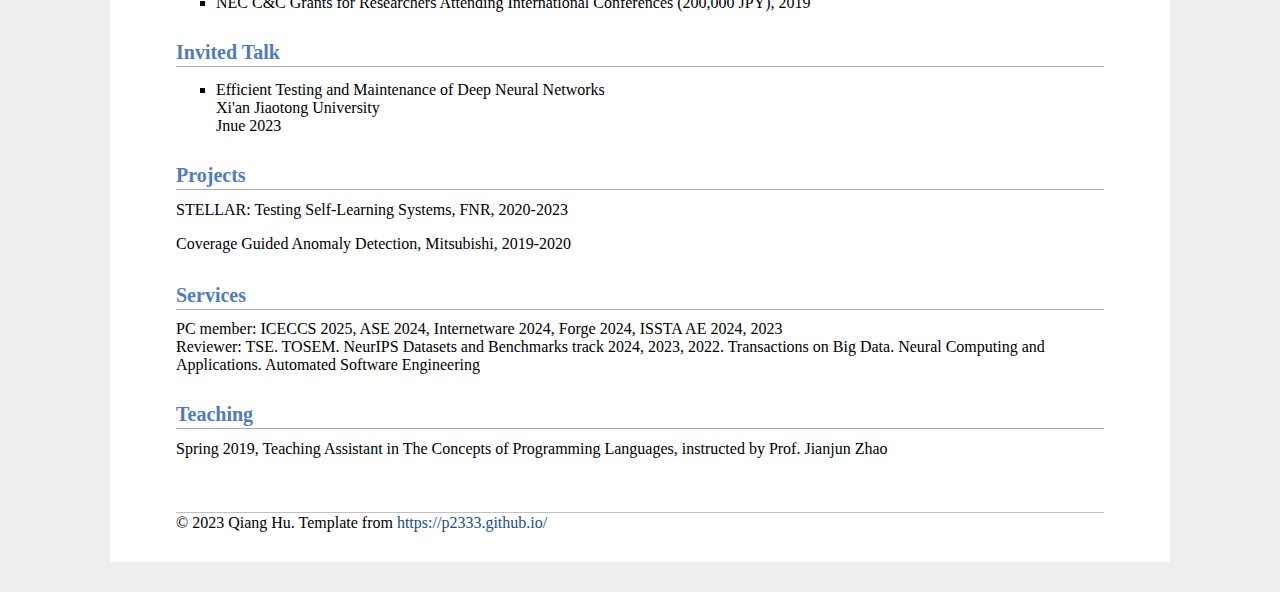
==== commit 0168e34c: "update" ====
--- a/index.html
+++ b/index.html
@@ -38,7 +38,7 @@
 <p>
 	I am an Associate Professor at Tianjin University. Previously, I was a postdoc at the University of Tokyo, working with <a href='https://www.malei.org/'>Prof. Lei Ma</a>. I received my Ph.D. degree from the University of Luxembourg, advised by <a href='https://sites.google.com/site/yvesletraon/'>Prof. Yves Le Traon</a>. Before that, I received my Master degree from Kyushu University, advised by <a href='http://stap.ait.kyushu-u.ac.jp/~zhao/index.html'>Prof. Jianjun Zhao</a>. </p>
 
-	<p>My research interests span the areas of software engineering and deep learning, including deep learning testing, AIOps, and AI4SE.<br>
+	<p>My research interests span the areas of software engineering and deep learning, including SE4AI and AI4SE.<br>
     Our recent survey about label-efficient testing of DL can be found at <a href="https://wellido.github.io/TOID.html">Survey</a>. </p>
 
 <h2>Papers</h2>
@@ -46,23 +46,31 @@
 <ul>
 
 
-<!--     <ol reversed> -->
+<!--    <ol>-->
+     <li>
+         CKGFuzzer: LLM-Based Fuzz Driver Generation Enhanced By Code Knowledge Graph  <br>
+         Hanxiang Xu, Wei Ma, Ting Zhou, Yanjie Zhao, Kai Chen, <strong><u>Qiang Hu</u></strong>, Yang Liu, and Haoyu Wang.  <br>
+         In Proc. 47th International Conference on Software Engineering (ICSE 2025), Industry Challenge Track <br>
+    </li>
+
+
+    <li>
+         Variable Renaming-Based Adversarial Test Generation for Code Model: Benchmark and Enhancement <br>
+         Jin Wen, <strong><u>Qiang Hu*</u></strong>, Yuejun Guo, Maxime Cordy, and Yves Le Traon.  <br>
+         In ACM Transactions on Software Engineering and Methodology (TOSEM) 2025   <br>
+    </li>
+
+
     <li>
          Boosting Source Code Learning with Text-Oriented Data Augmentation: An Empirical Study  <br>
          Zeming Dong, <strong><u>Qiang Hu*</u></strong>, Yuejun Guo, Zhenya Zhang, Maxime Cordy, Mike Papadakis, Yves Le Traon, and Jianjun Zhao.  <br>
          In Empirical Software Engineering (EMSE) 2025   <br>
     </li>
-	    
+
     <li>
          Assessing the Robustness of Test Selection Methods for Deep Neural Networks <br>
          <strong><u>Qiang Hu</u></strong>, Yuejun Guo, Xiaofei Xie, Maxime Cordy, Wei Ma, Mike Papadakis, Lei Ma, and Yves Le Traon.  <br>
          In ACM Transactions on Software Engineering and Methodology (TOSEM) 2025   <br>
-    </li>
-
-    <li>
-         CKGFuzzer: LLM-Based Fuzz Driver Generation Enhanced By Code Knowledge Graph  <br>
-         Hanxiang Xu, Wei Ma, Ting Zhou, Yanjie Zhao, Kai Chen, <strong><u>Qiang Hu</u></strong>, Yang Liu, and Haoyu Wang.  <br>
-         In Proc. 47th International Conference on Software Engineering (ICSE 2025), Industry Challenge Track <br>
     </li>
 
         <li>
@@ -70,7 +78,6 @@
          Xiongfei Wu, <strong><u>Qiang Hu</u></strong>, Tomoyuku TSUCHIYA, Michio HAYASHI, Manabu OKADA, Lei Ma, Jianjun Zhao.  <br>
          In 1st International Workshop on Software Engineering for Autonomous Driving Systems (SE4ADS 2025). <br>
     </li>
-
         <li>
          Towards Exploring the Limitations of Test Selection Techniques on Graph Neural Networks: An Empirical Study  <br>
          Xueqi Dang, Yinghua Li, Wei Ma, Yuejun Guo, <strong><u>Qiang Hu</u></strong>, Mike Papadakis, Maxime Cordy, and Yves Le Traon.  <br>
@@ -103,6 +110,11 @@
     </li>
 
     <li>
+         Unveiling Code Pre-Trained Models: Investigating Syntax and Semantics Capacities.  <br>
+         Wei Ma, Shangqing Liu, Mengjie Zhao,  Xiaofei Xie, Wenhan Wang, <strong><u>Qiang Hu</u></strong>, Jie Zhang, and Yang Liu. <br>
+         In ACM Transactions on Software Engineering and Methodology (TOSEM) 2024.  <br>
+    </li>
+    <li>
         LaF: Labeling-Free Model Selection for Automated Deep Neural Network Reusing <br>
         <strong><u>Qiang Hu</u></strong>, Yuejun Guo, Maxime Cordy, Xiaofei Xie, Mike Papadakis, and Yves Le Traon <br>
         In ACM Transactions on Software Engineering and Methodology (TOSEM) 2023  <br>
@@ -120,12 +132,72 @@
          In 2nd International Conference on AI Engineering Software Engineering for AI (CAIN) 2023   <br>
     </li>
 
+    <li>
+         MUTEN: Mutant-Based Ensembles for Boosting Gradient-Based Adversarial Attack  <br>
+         <strong><u>Qiang Hu</u></strong>, Yuejun Guo, Maxime Cordy, Mike Papadakis and Yves Le Traon <br>
+         In Proc. 38th IEEE/ACM Conference on Automated Software Engineering (ASE 2023), NIER track  <br>
+    </li>
+
+    <li>
+         RNNS: Representation Nearest Neighbor Search Black-Box Attack on Code Models  <br>
+         Jie Zhang, Wei Ma, <strong><u>Qiang Hu</u></strong>, Xiaofei Xie, Yves Le Traon, and Yang Liu. <br>
+         In the 2023 Conference on Empirical Methods in Natural Language Processing (EMNLP 2023-Findings).  <br>
+    </li>
+
+    <li>
+         KAPE: kNN-Based Performance Testing for Deep Code Search  <br>
+         Yuejun Guo, <strong><u>Qiang Hu*</u></strong>, Xiaofei Xie, Maxime Cordy, Mike Papadakis, and Yves Le Traon. <br>
+         In ACM Transactions on Software Engineering and Methodology (TOSEM) 2023.  <br>
+    </li>
+
+    <li>
+         CodeS: A Distribution Shift Benchmark Dataset for Source Code Learning   <br>
+         <strong><u>Qiang Hu</u></strong>, Yuejun Guo, Xiaofei Xie, Maxime Cordy, Lei Ma, Mike Papadakis, and Yves Le Traon <br>
+         In Proc. 45th International Conference on Software Engineering (ICSE 2023), NIER track  <br>
+    </li>
+
+    <li>
+         An Empirical Study of the Imbalance Issue in Software Vulnerability Detection  <br>
+         Yuejun Guo, <strong><u>Qiang Hu*</u></strong>, Qiang Tang, and Yves Le Traon. <br>
+         In the 28th European Symposium on Research in Computer Security (ESORICS) 2023.   <br>
+    </li>
+
+    <li>
+         On the Effectiveness of Graph Data Augmentation for Source Code Learning  <br>
+         Zeming Dong, <strong><u>Qiang Hu</u></strong>, Zhenya Zhang, and Jianjun Zhao. <br>
+         In Knowledge-Based Systems (KBS 2023).  <br>
+    </li>
+
+    <li>
+         MixCode: Enhancing Code Classification by Mixup-Based Data Augmentation  <br>
+         Zeming Dong, <strong><u>Qiang Hu*</u></strong>, Yuejun Guo, Maxime Cordy, Mike Papadakis, Zhenya Zhang, Yves Le Traon, and Jianjun Zhao. <br>
+         In 30th International Conference on Software Analysis, Evolution and Reengineering (SANER 2023).   <br>
+    </li>
+
+    <li>
+         DRE: Density-Based Data Selection With Entropy for Adversarial-Robust Deep Learning Models  <br>
+         Yuejun Guo, <strong><u>Qiang Hu</u></strong>, Maxime Cordy, Mike Papadakis, and Yves Le Traon. <br>
+         In Neural Computing and Applications (NCAA) 2023.   <br>
+    </li>
+
+
         <li>
          An Empirical Study on Data Distribution-Aware Test Selection for Deep Learning Enhancement  <br>
          <strong><u>Qiang Hu</u></strong>, Yuejun Guo, Maxime Cordy, Xiaofei Xie, Lei Ma, Mike Papadakis and Yves Le Traon <br>
          In ACM Transactions on Software Engineering and Methodology (TOSEM) 2022 <br>
     </li>
 
+    <li>
+         GraphCode2Vec: Generic Code Embedding via Lexical and Program Dependence Analyses  <br>
+         Wei Ma, Mengjie Zhao, Ezekiel Soremekun, <strong><u>Qiang Hu</u></strong>, Jie Zhang, Mike Papadakis, Maxime Cordy, Xiaofei Xie, Yves Le Traon. <br>
+         In Proc. 19th International Conference on Mining Software Repositories (MSR 2022).   <br>
+    </li>
+
+    <li>
+         Robust Active Learning: Sample-Efficient Training of Robust Deep Learning Models  <br>
+         Yuejun Guo, <strong><u>Qiang Hu</u></strong>, Mike Papadakis and Yves Le Traon. <br>
+         In Proc. 1st International Conference on AI Engineering - Software Engineering for AI (CAIN 2022).   <br>
+    </li>
 
     <li>
          Towards Exploring the Limitations of Active learning: An Empirical Study  <br>
@@ -133,16 +205,18 @@
          In Proc. 36th IEEE/ACM Conference on Automated Software Engineering (ASE 2021)  <br>
     </li>
 
-    <li>
-         MUTEN: Mutant-Based Ensembles for Boosting Gradient-Based Adversarial Attack  <br>
-         <strong><u>Qiang Hu</u></strong>, Yuejun Guo, Maxime Cordy, Mike Papadakis and Yves Le Traon <br>
-         In Proc. 38th IEEE/ACM Conference on Automated Software Engineering (ASE 2023), NIER track  <br>
-    </li>
-
-    <li>
-         CodeS: A Distribution Shift Benchmark Dataset for Source Code Learning   <br>
-         <strong><u>Qiang Hu</u></strong>, Yuejun Guo, Xiaofei Xie, Maxime Cordy, Lei Ma, Mike Papadakis, and Yves Le Traon <br>
-         In Proc. 45nd International Conference on Software Engineering (ICSE 2023), NIER track  <br>
+
+    <li>
+         Towards Characterizing Adversarial Defects of Deep Learning Software from the Lens of Uncertainty  <br>
+         Xiyue Zhang, Xiaofei Xie, Lei Ma, Xiaoning Du, <strong><u>Qiang Hu</u></strong>, Yang Liu, Jianjun Zhao and Meng Sun. <br>
+         In Proc. 42nd International Conference on Software Engineering (ICSE 2020).   <br>
+    </li>
+
+
+    <li>
+         An Empirical Study towards Characterizing Deep Learning Development and Deployment across Different Frameworks and Platforms  <br>
+         Qianyu Guo, Sen Chen, Xiaofei Xie, Lei Ma, <strong><u>Qiang Hu</u></strong>, Hongtao Liu, Yang Liu, Jianjun Zhao, Xiaohong Li.  <br>
+         In Proc. 34th IEEE/ACM Conference on Automated Software Engineering (ASE 2019).   <br>
     </li>
 
     <li>
@@ -151,85 +225,20 @@
          In Proc. 34th IEEE/ACM Conference on Automated Software Engineering (ASE 2019), Tool Demo Track  <br>
     </li>
 
+
     <li>
          DeepGraph: A Pycharm Tool for Visualizing and Understanding Deep Learning Models  <br>
          <strong><u>Qiang Hu</u></strong>, Lei Ma, and Jianjun Zhao <br>
          In 25th Asia-Pacific Software Engineering Conference (APSEC 2018), ERA Track  <br>
     </li>
 
-    <li>
-         Unveiling Code Pre-Trained Models: Investigating Syntax and Semantics Capacities.  <br>
-         Wei Ma, Shangqing Liu, Mengjie Zhao,  Xiaofei Xie, Wenhan Wang, <strong><u>Qiang Hu</u></strong>, Jie Zhang, and Yang Liu. <br>
-         In ACM Transactions on Software Engineering and Methodology (TOSEM) 2024.  <br>
-    </li>
-
-    <li>
-         RNNS: Representation Nearest Neighbor Search Black-Box Attack on Code Models  <br>
-         Jie Zhang, Wei Ma, <strong><u>Qiang Hu</u></strong>, Xiaofei Xie, Yves Le Traon, and Yang Liu. <br>
-         In the 2023 Conference on Empirical Methods in Natural Language Processing (EMNLP 2023-Findings).  <br>
-    </li>
-
-    <li>
-         KAPE: kNN-Based Performance Testing for Deep Code Search  <br>
-         Yuejun Guo, <strong><u>Qiang Hu*</u></strong>, Xiaofei Xie, Maxime Cordy, Mike Papadakis, and Yves Le Traon. <br>
-         In ACM Transactions on Software Engineering and Methodology (TOSEM) 2023.  <br>
-    </li>
-
-    <li>
-         On the Effectiveness of Graph Data Augmentation for Source Code Learning  <br>
-         Zeming Dong, <strong><u>Qiang Hu</u></strong>, Zhenya Zhang, and Jianjun Zhao. <br>
-         In Knowledge-Based Systems (KBS 2023).  <br>
-    </li>
-
-    <li>
-         An Empirical Study of the Imbalance Issue in Software Vulnerability Detection  <br>
-         Yuejun Guo, <strong><u>Qiang Hu*</u></strong>, Qiang Tang, and Yves Le Traon. <br>
-         In the 28th European Symposium on Research in Computer Security (ESORICS) 2023.   <br>
-    </li>
-
-    <li>
-         MixCode: Enhancing Code Classification by Mixup-Based Data Augmentation  <br>
-         Zeming Dong, <strong><u>Qiang Hu*</u></strong>, Yuejun Guo, Maxime Cordy, Mike Papadakis, Zhenya Zhang, Yves Le Traon, and Jianjun Zhao. <br>
-         In 30th International Conference on Software Analysis, Evolution and Reengineering (SANER 2023).   <br>
-    </li>
-
-    <li>
-         DRE: Density-Based Data Selection With Entropy for Adversarial-Robust Deep Learning Models  <br>
-         Yuejun Guo, <strong><u>Qiang Hu</u></strong>, Maxime Cordy, Mike Papadakis, and Yves Le Traon. <br>
-         In Neural Computing and Applications (NCAA).   <br>
-    </li>
-
-    <li>
-         GraphCode2Vec: Generic Code Embedding via Lexical and Program Dependence Analyses  <br>
-         Wei Ma, Mengjie Zhao, Ezekiel Soremekun, <strong><u>Qiang Hu</u></strong>, Jie Zhang, Mike Papadakis, Maxime Cordy, Xiaofei Xie, Yves Le Traon. <br>
-         In Proc. 19th International Conference on Mining Software Repositories (MSR 2022).   <br>
-    </li>
-
-    <li>
-         Robust Active Learning: Sample-Efficient Training of Robust Deep Learning Models  <br>
-         Yuejun Guo, <strong><u>Qiang Hu</u></strong>, Mike Papadakis and Yves Le Traon. <br>
-         In Proc. 1st International Conference on AI Engineering - Software Engineering for AI (CAIN 2022).   <br>
-    </li>
-
-    <li>
-         Towards Characterizing Adversarial Defects of Deep Learning Software from the Lens of Uncertainty  <br>
-         Xiyue Zhang, Xiaofei Xie, Lei Ma, Xiaoning Du, <strong><u>Qiang Hu</u></strong>, Yang Liu, Jianjun Zhao and Meng Sun. <br>
-         In Proc. 42nd International Conference on Software Engineering (ICSE 2020).   <br>
-    </li>
-
-    <li>
-         An Empirical Study towards Characterizing Deep Learning Development and Deployment across Different Frameworks and Platforms  <br>
-         Qianyu Guo, Sen Chen, Xiaofei Xie, Lei Ma, <strong><u>Qiang Hu</u></strong>, Hongtao Liu, Yang Liu, Jianjun Zhao, Xiaohong Li.  <br>
-         In Proc. 34th IEEE/ACM Conference on Automated Software Engineering (ASE 2019).   <br>
-    </li>
-
 </ul>
 
 <p><b>Selected Preprint</b></p>
 
 
 <ul>
-<!--     <ol reversed> -->
+<!--    <ol reversed>-->
     <li>
         MuCS: Enhancing Fault Detection for Large Language Models via Mutation-Based Confidence Smoothing  <br>
          <strong><u>Qiang Hu</u></strong>, Jin Wen, Maxime Cordy, Yuheng Huang, Xiaofei Xie, and Lei Ma <br>
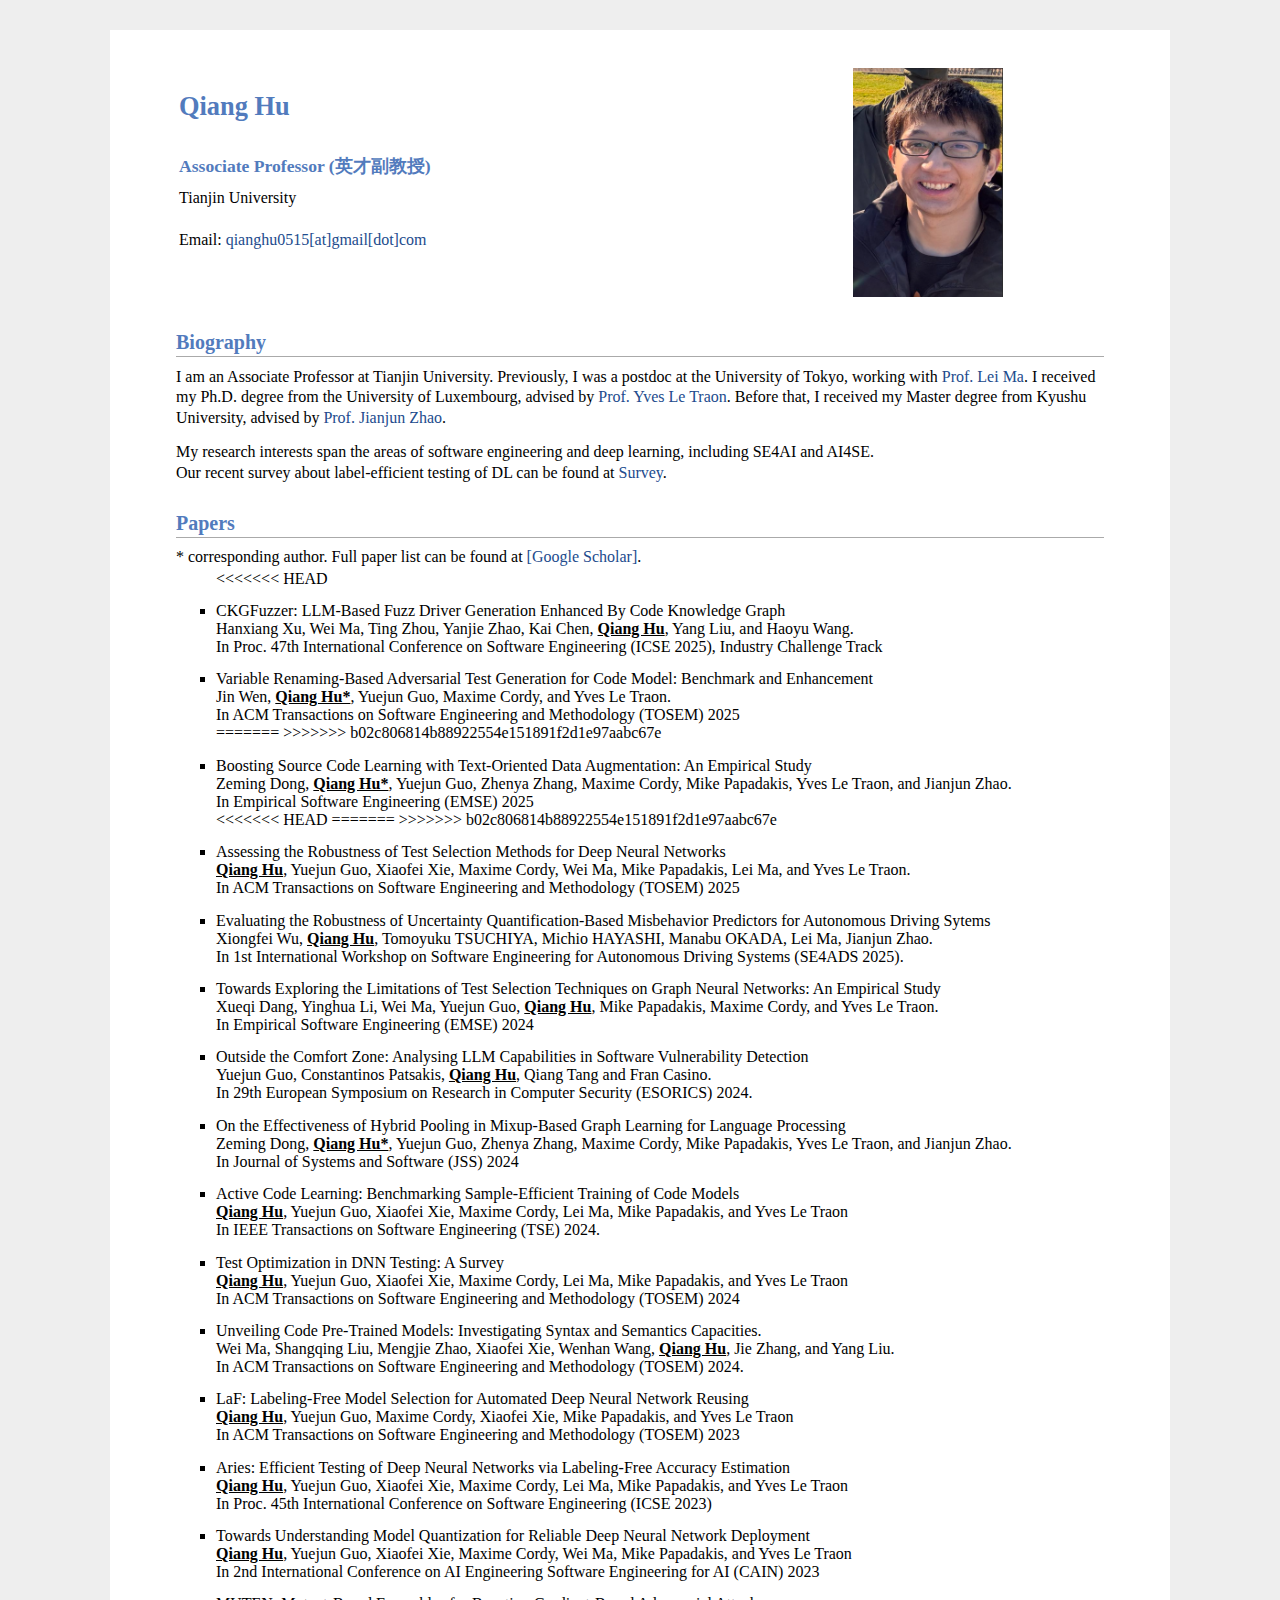
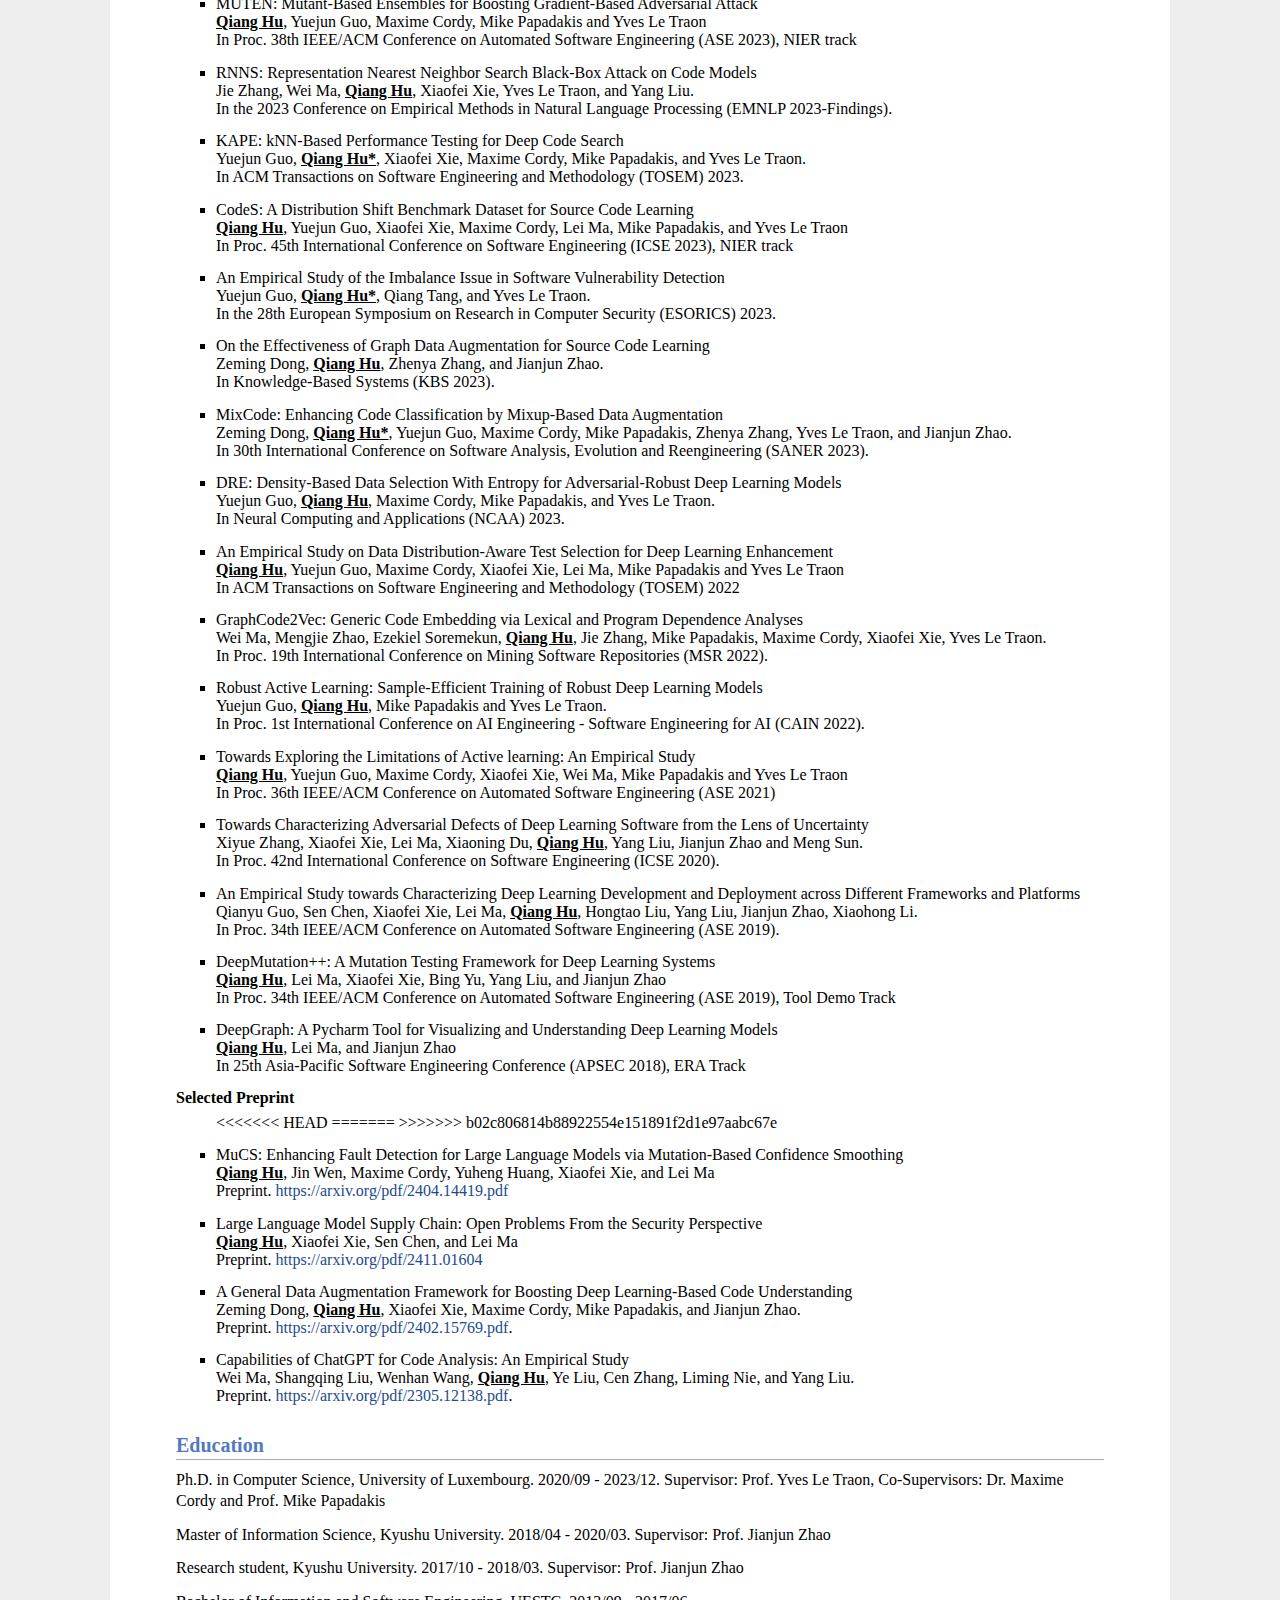
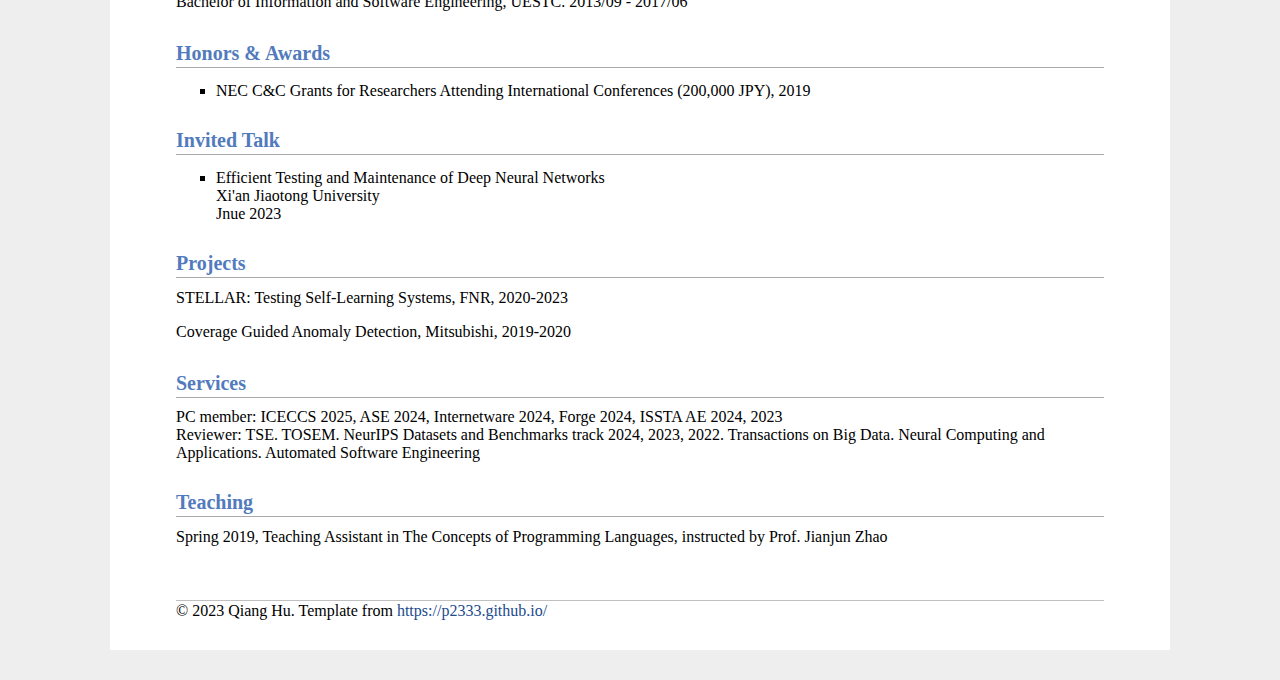
==== commit b42718da: "update" ====
--- a/index.html
+++ b/index.html
@@ -46,6 +46,7 @@
 <ul>
 
 
+<<<<<<< HEAD
 <!--    <ol>-->
      <li>
          CKGFuzzer: LLM-Based Fuzz Driver Generation Enhanced By Code Knowledge Graph  <br>
@@ -61,12 +62,19 @@
     </li>
 
 
+=======
+<!--     <ol reversed> -->
+>>>>>>> b02c806814b88922554e151891f2d1e97aabc67e
     <li>
          Boosting Source Code Learning with Text-Oriented Data Augmentation: An Empirical Study  <br>
          Zeming Dong, <strong><u>Qiang Hu*</u></strong>, Yuejun Guo, Zhenya Zhang, Maxime Cordy, Mike Papadakis, Yves Le Traon, and Jianjun Zhao.  <br>
          In Empirical Software Engineering (EMSE) 2025   <br>
     </li>
-
+<<<<<<< HEAD
+
+=======
+	    
+>>>>>>> b02c806814b88922554e151891f2d1e97aabc67e
     <li>
          Assessing the Robustness of Test Selection Methods for Deep Neural Networks <br>
          <strong><u>Qiang Hu</u></strong>, Yuejun Guo, Xiaofei Xie, Maxime Cordy, Wei Ma, Mike Papadakis, Lei Ma, and Yves Le Traon.  <br>
@@ -238,7 +246,11 @@
 
 
 <ul>
+<<<<<<< HEAD
 <!--    <ol reversed>-->
+=======
+<!--     <ol reversed> -->
+>>>>>>> b02c806814b88922554e151891f2d1e97aabc67e
     <li>
         MuCS: Enhancing Fault Detection for Large Language Models via Mutation-Based Confidence Smoothing  <br>
          <strong><u>Qiang Hu</u></strong>, Jin Wen, Maxime Cordy, Yuheng Huang, Xiaofei Xie, and Lei Ma <br>
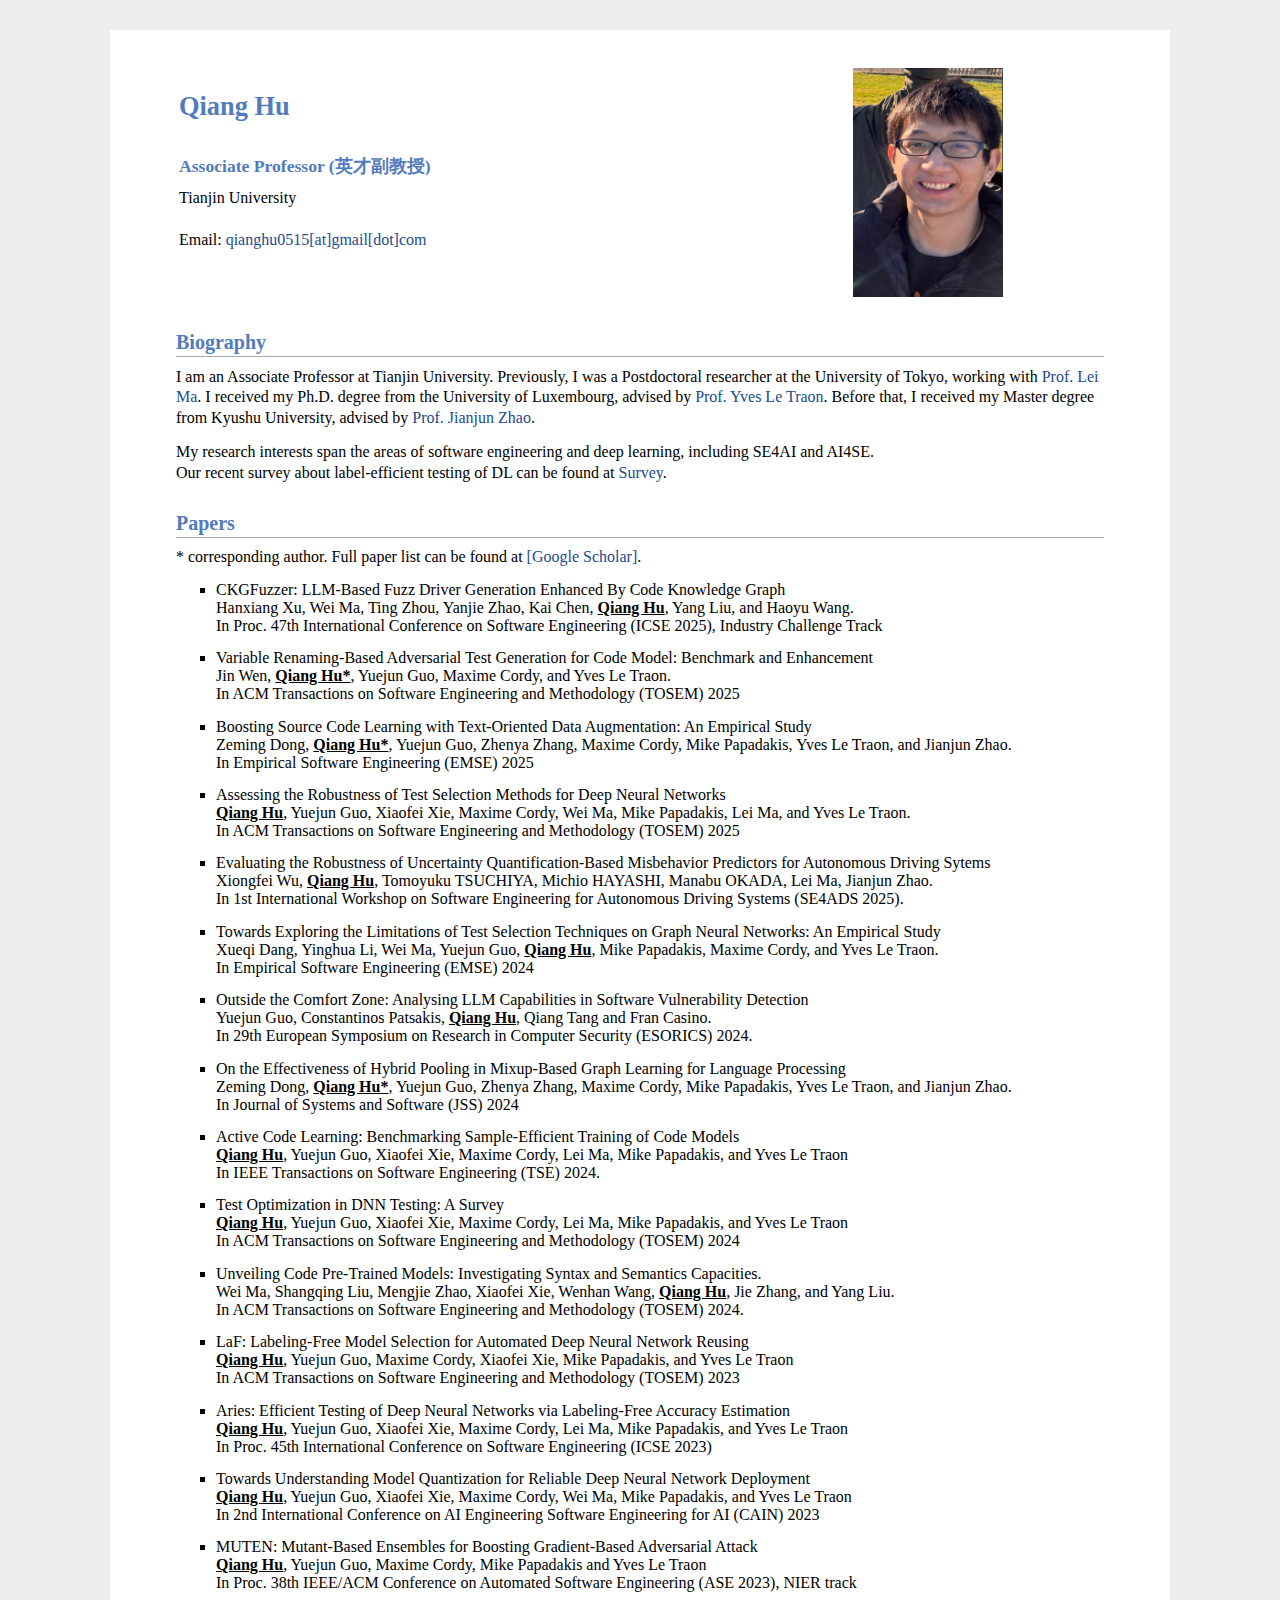
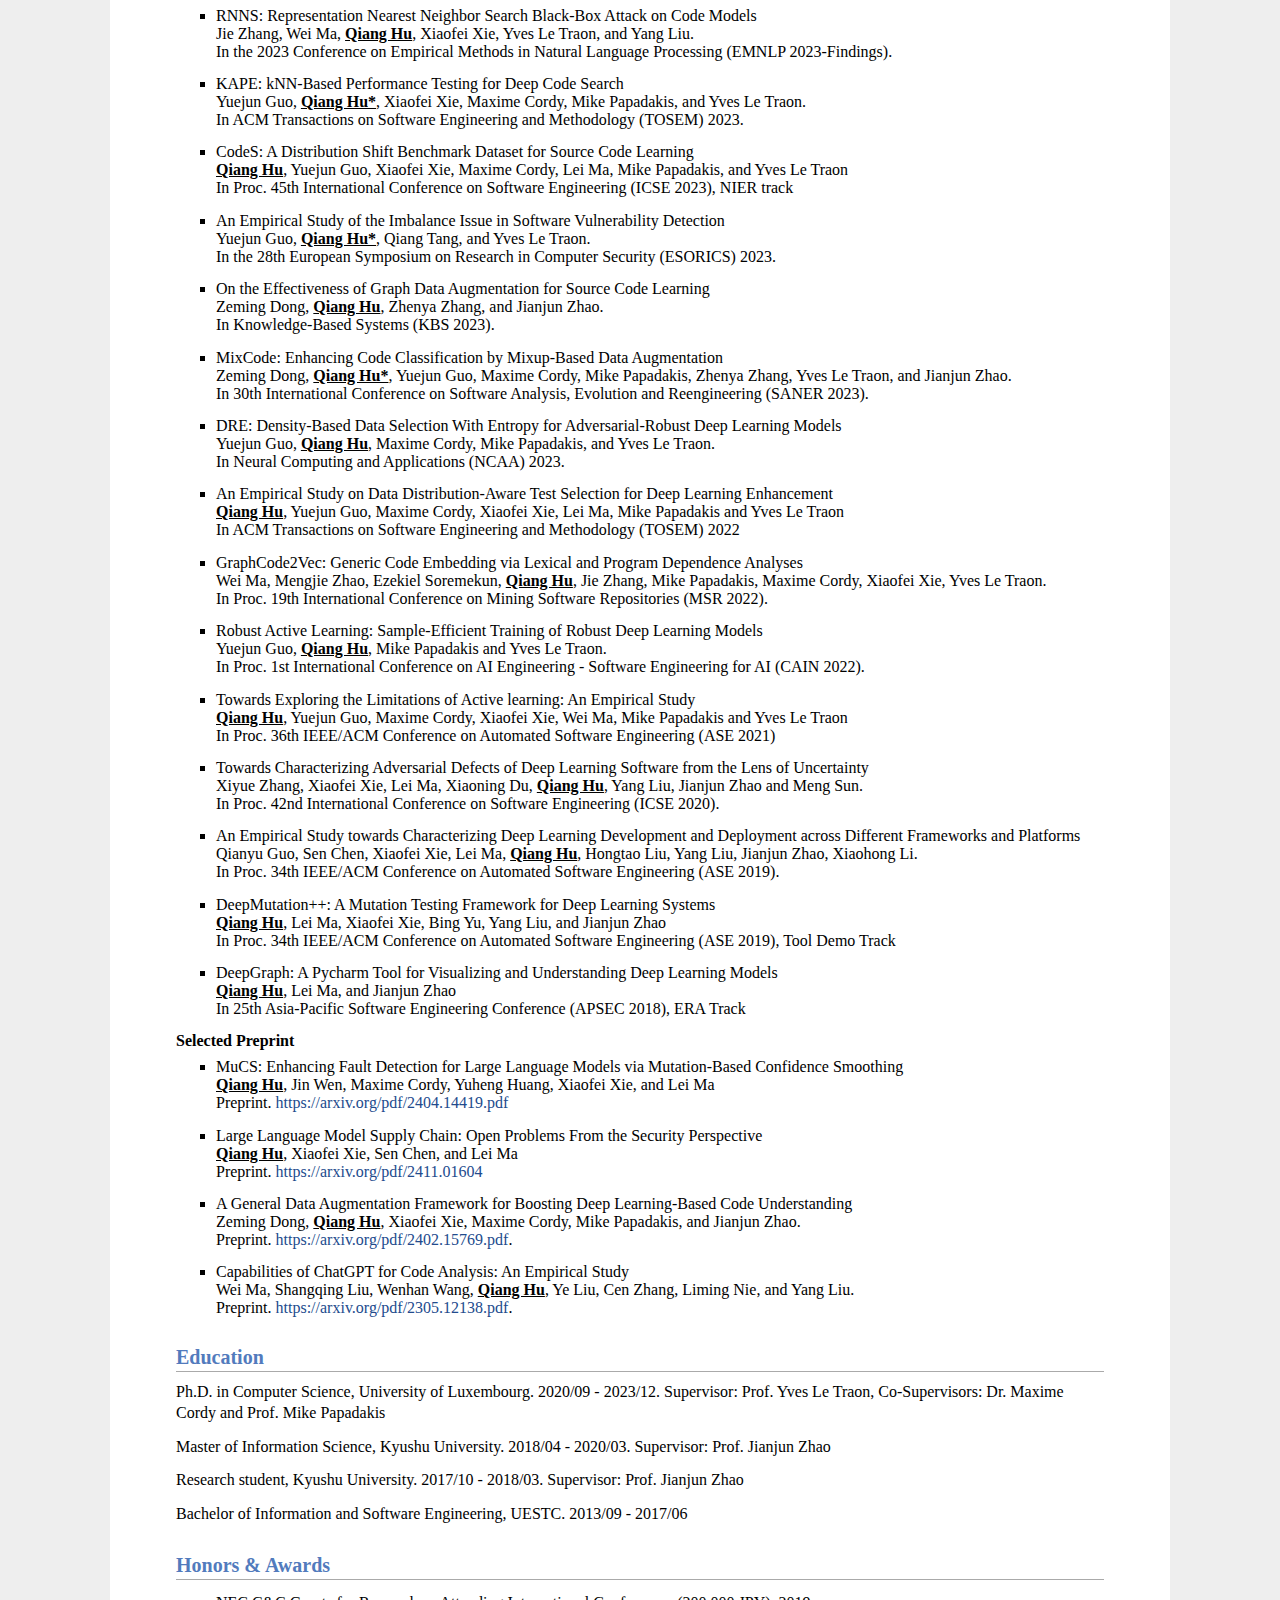
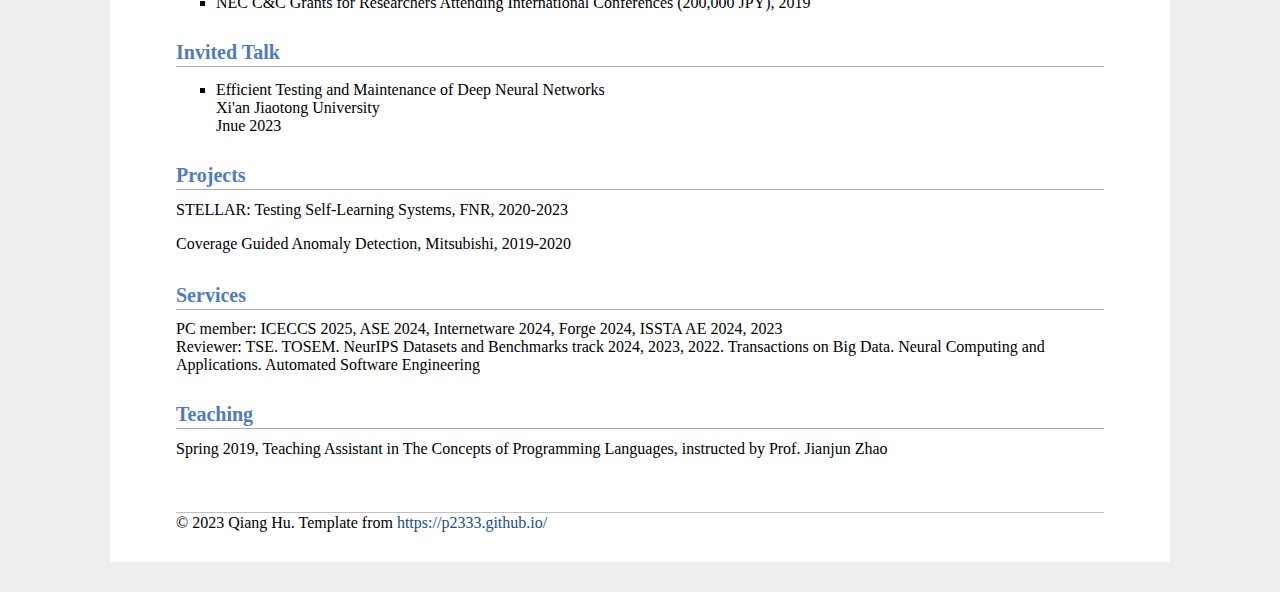
==== commit 37896ddf: "fix bugs" ====
--- a/index.html
+++ b/index.html
@@ -36,7 +36,7 @@
 </table>
 <h2>Biography</h2>
 <p>
-	I am an Associate Professor at Tianjin University. Previously, I was a postdoc at the University of Tokyo, working with <a href='https://www.malei.org/'>Prof. Lei Ma</a>. I received my Ph.D. degree from the University of Luxembourg, advised by <a href='https://sites.google.com/site/yvesletraon/'>Prof. Yves Le Traon</a>. Before that, I received my Master degree from Kyushu University, advised by <a href='http://stap.ait.kyushu-u.ac.jp/~zhao/index.html'>Prof. Jianjun Zhao</a>. </p>
+	I am an Associate Professor at Tianjin University. Previously, I was a Postdoctoral researcher at the University of Tokyo, working with <a href='https://www.malei.org/'>Prof. Lei Ma</a>. I received my Ph.D. degree from the University of Luxembourg, advised by <a href='https://sites.google.com/site/yvesletraon/'>Prof. Yves Le Traon</a>. Before that, I received my Master degree from Kyushu University, advised by <a href='http://stap.ait.kyushu-u.ac.jp/~zhao/index.html'>Prof. Jianjun Zhao</a>. </p>
 
 	<p>My research interests span the areas of software engineering and deep learning, including SE4AI and AI4SE.<br>
     Our recent survey about label-efficient testing of DL can be found at <a href="https://wellido.github.io/TOID.html">Survey</a>. </p>
@@ -46,7 +46,6 @@
 <ul>
 
 
-<<<<<<< HEAD
 <!--    <ol>-->
      <li>
          CKGFuzzer: LLM-Based Fuzz Driver Generation Enhanced By Code Knowledge Graph  <br>
@@ -61,20 +60,12 @@
          In ACM Transactions on Software Engineering and Methodology (TOSEM) 2025   <br>
     </li>
 
-
-=======
-<!--     <ol reversed> -->
->>>>>>> b02c806814b88922554e151891f2d1e97aabc67e
     <li>
          Boosting Source Code Learning with Text-Oriented Data Augmentation: An Empirical Study  <br>
          Zeming Dong, <strong><u>Qiang Hu*</u></strong>, Yuejun Guo, Zhenya Zhang, Maxime Cordy, Mike Papadakis, Yves Le Traon, and Jianjun Zhao.  <br>
          In Empirical Software Engineering (EMSE) 2025   <br>
     </li>
-<<<<<<< HEAD
-
-=======
-	    
->>>>>>> b02c806814b88922554e151891f2d1e97aabc67e
+
     <li>
          Assessing the Robustness of Test Selection Methods for Deep Neural Networks <br>
          <strong><u>Qiang Hu</u></strong>, Yuejun Guo, Xiaofei Xie, Maxime Cordy, Wei Ma, Mike Papadakis, Lei Ma, and Yves Le Traon.  <br>
@@ -246,11 +237,7 @@
 
 
 <ul>
-<<<<<<< HEAD
-<!--    <ol reversed>-->
-=======
-<!--     <ol reversed> -->
->>>>>>> b02c806814b88922554e151891f2d1e97aabc67e
+
     <li>
         MuCS: Enhancing Fault Detection for Large Language Models via Mutation-Based Confidence Smoothing  <br>
          <strong><u>Qiang Hu</u></strong>, Jin Wen, Maxime Cordy, Yuheng Huang, Xiaofei Xie, and Lei Ma <br>
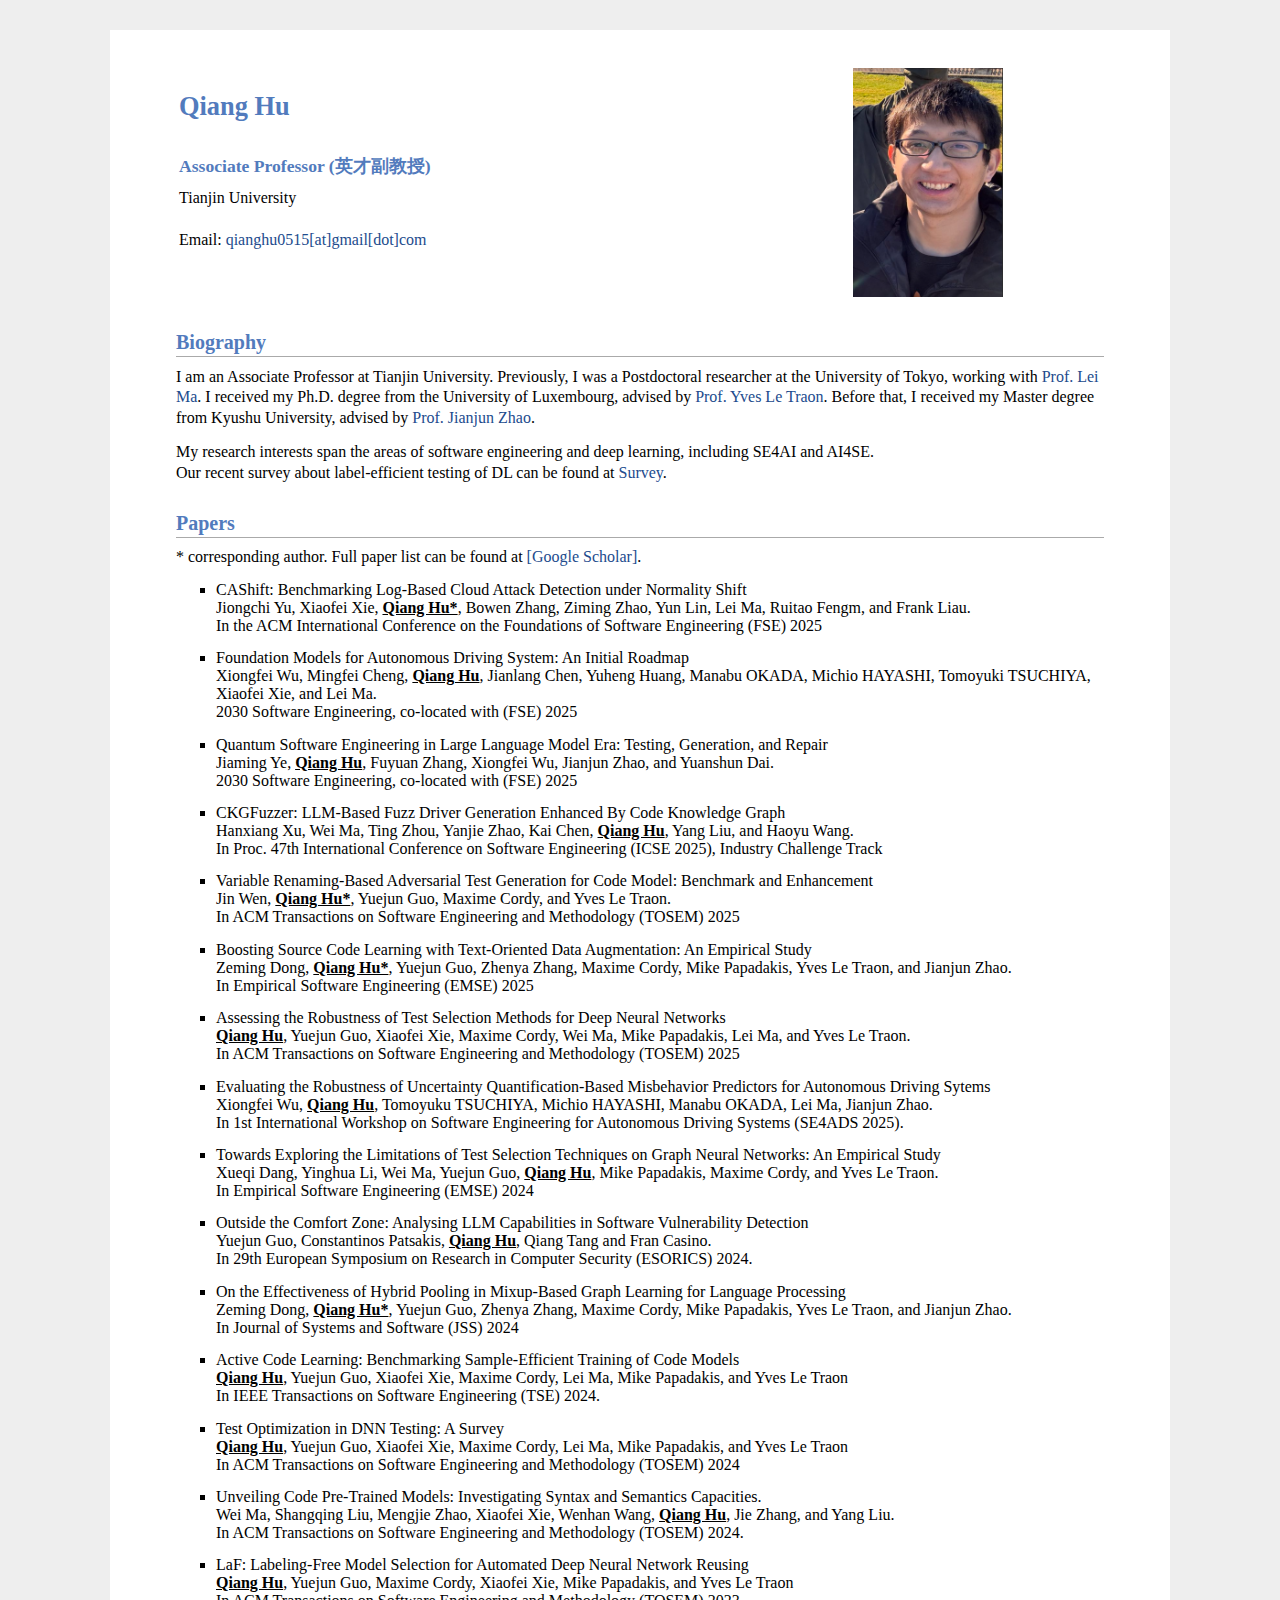
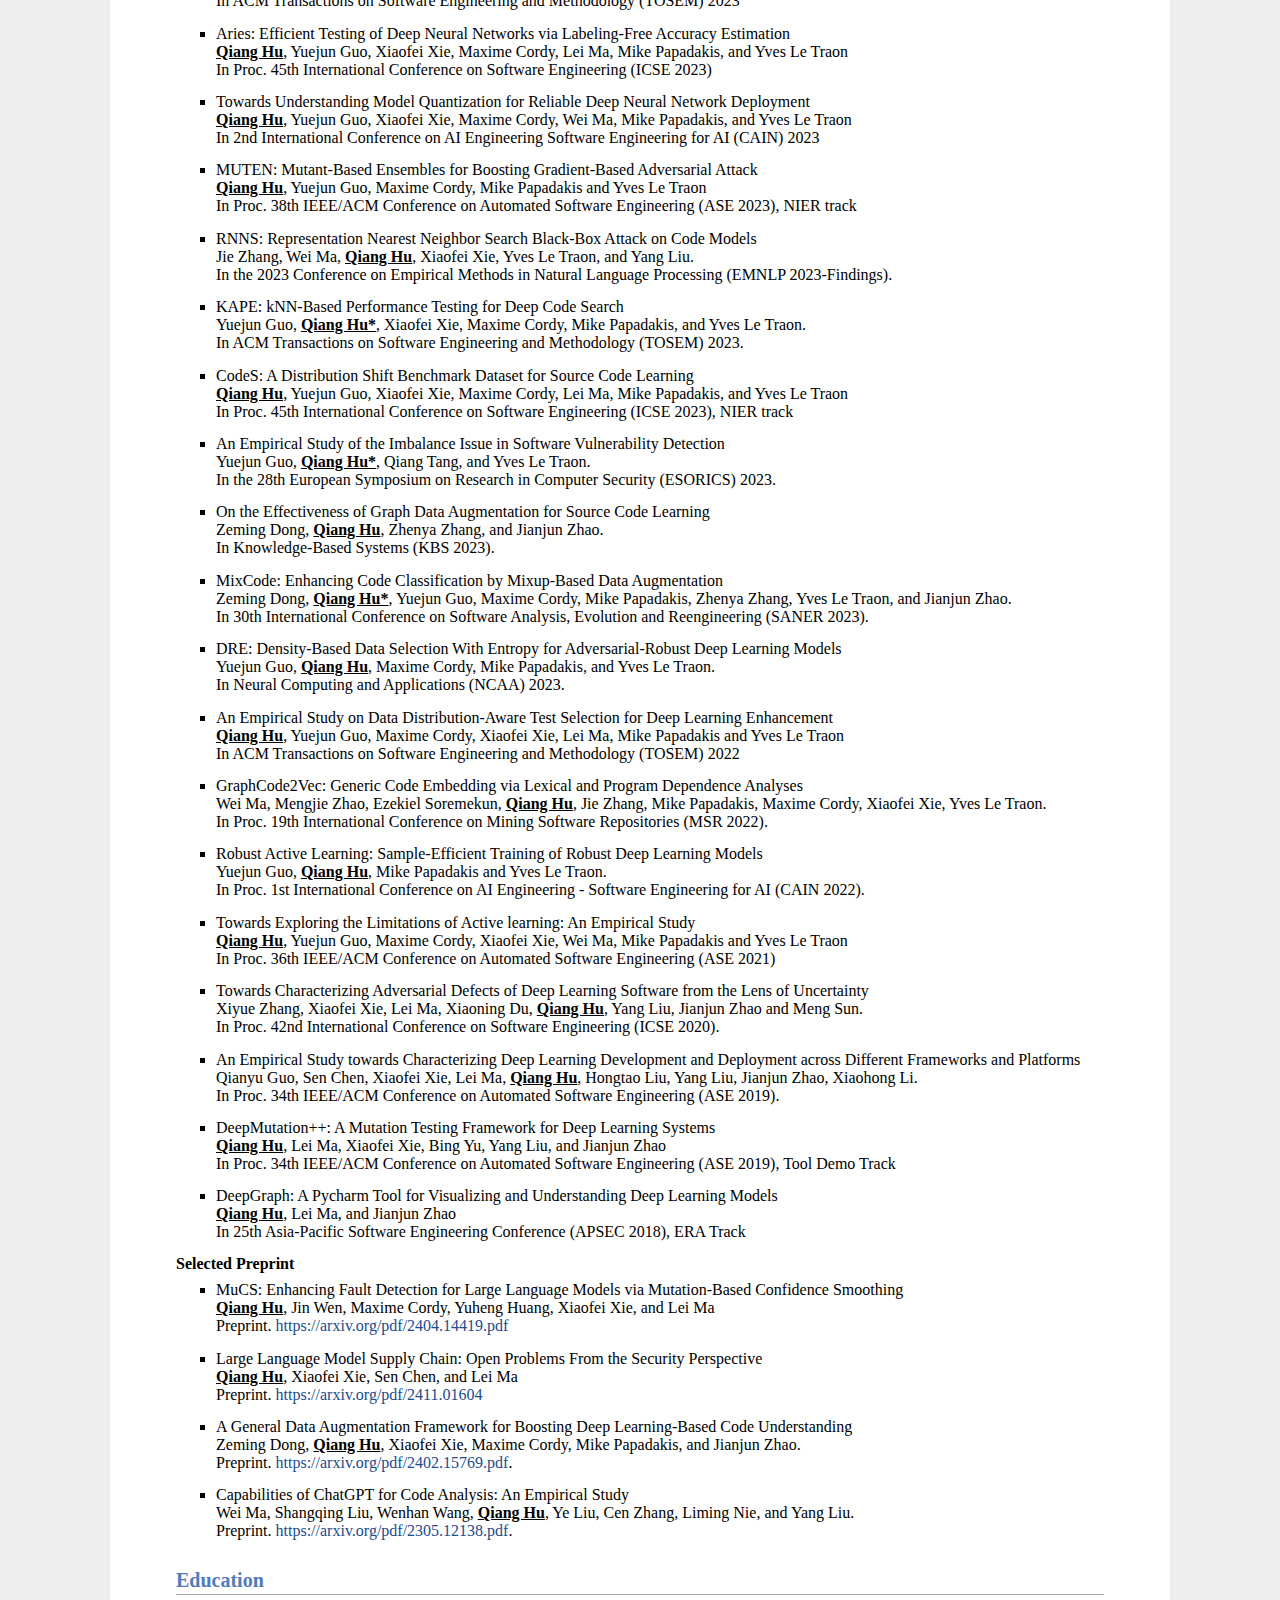
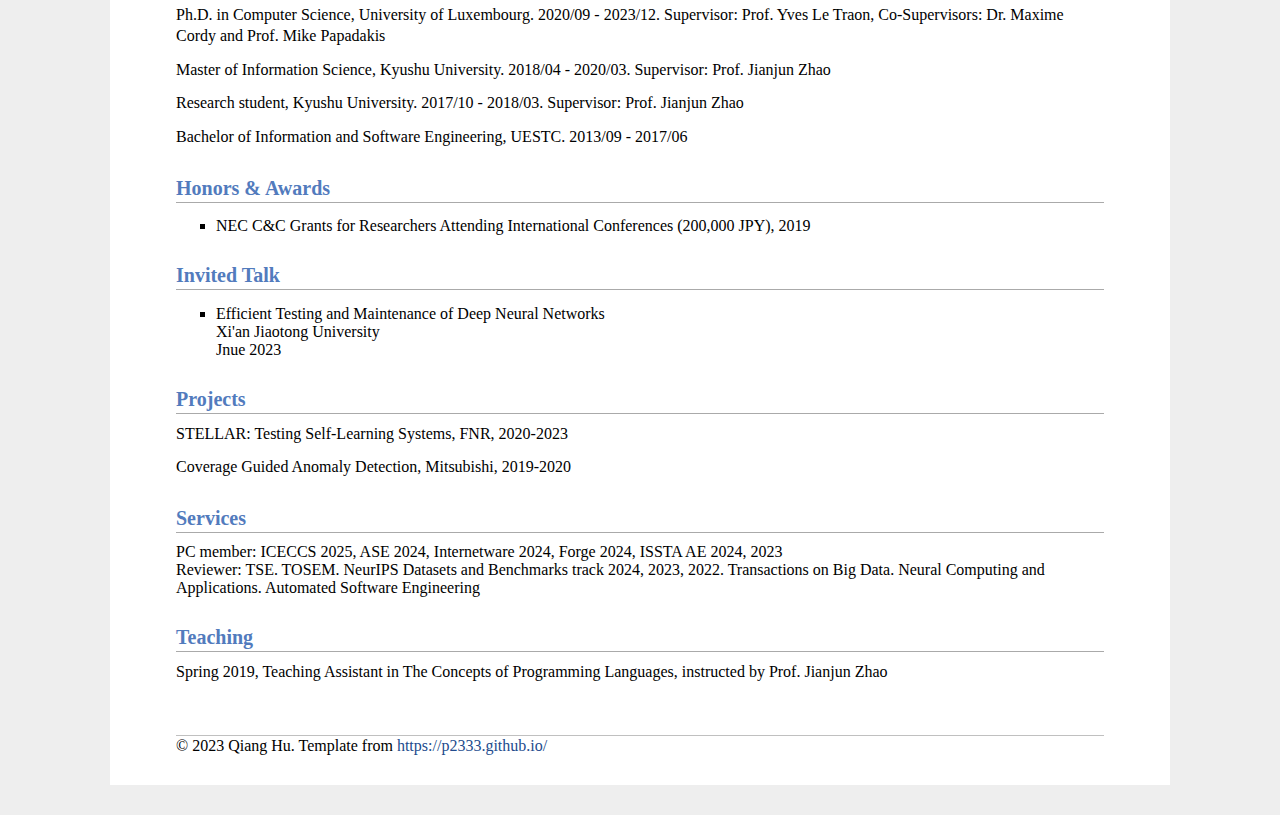
==== commit 7d2afedb: "update" ====
--- a/index.html
+++ b/index.html
@@ -47,12 +47,29 @@
 
 
 <!--    <ol>-->
+    <li>
+         CAShift: Benchmarking Log-Based Cloud Attack Detection under Normality Shift <br>
+         Jiongchi Yu, Xiaofei Xie, <strong><u>Qiang Hu*</u></strong>, Bowen Zhang, Ziming Zhao, Yun Lin, Lei Ma, Ruitao Fengm, and Frank Liau.  <br>
+         In the ACM International Conference on the Foundations of Software Engineering (FSE) 2025   <br>
+    </li>
+
+    <li>
+         Foundation Models for Autonomous Driving System: An Initial Roadmap <br>
+         Xiongfei Wu, Mingfei Cheng, <strong><u>Qiang Hu</u></strong>, Jianlang Chen, Yuheng Huang, Manabu OKADA, Michio HAYASHI, Tomoyuki TSUCHIYA, Xiaofei Xie, and Lei Ma.  <br>
+         2030 Software Engineering, co-located with (FSE) 2025   <br>
+    </li>
+
+    <li>
+         Quantum Software Engineering in Large Language Model Era: Testing, Generation, and Repair <br>
+         Jiaming Ye, <strong><u>Qiang Hu</u></strong>, Fuyuan Zhang, Xiongfei Wu, Jianjun Zhao, and Yuanshun Dai.  <br>
+         2030 Software Engineering, co-located with (FSE) 2025   <br>
+    </li>
+
      <li>
          CKGFuzzer: LLM-Based Fuzz Driver Generation Enhanced By Code Knowledge Graph  <br>
          Hanxiang Xu, Wei Ma, Ting Zhou, Yanjie Zhao, Kai Chen, <strong><u>Qiang Hu</u></strong>, Yang Liu, and Haoyu Wang.  <br>
          In Proc. 47th International Conference on Software Engineering (ICSE 2025), Industry Challenge Track <br>
     </li>
-
 
     <li>
          Variable Renaming-Based Adversarial Test Generation for Code Model: Benchmark and Enhancement <br>
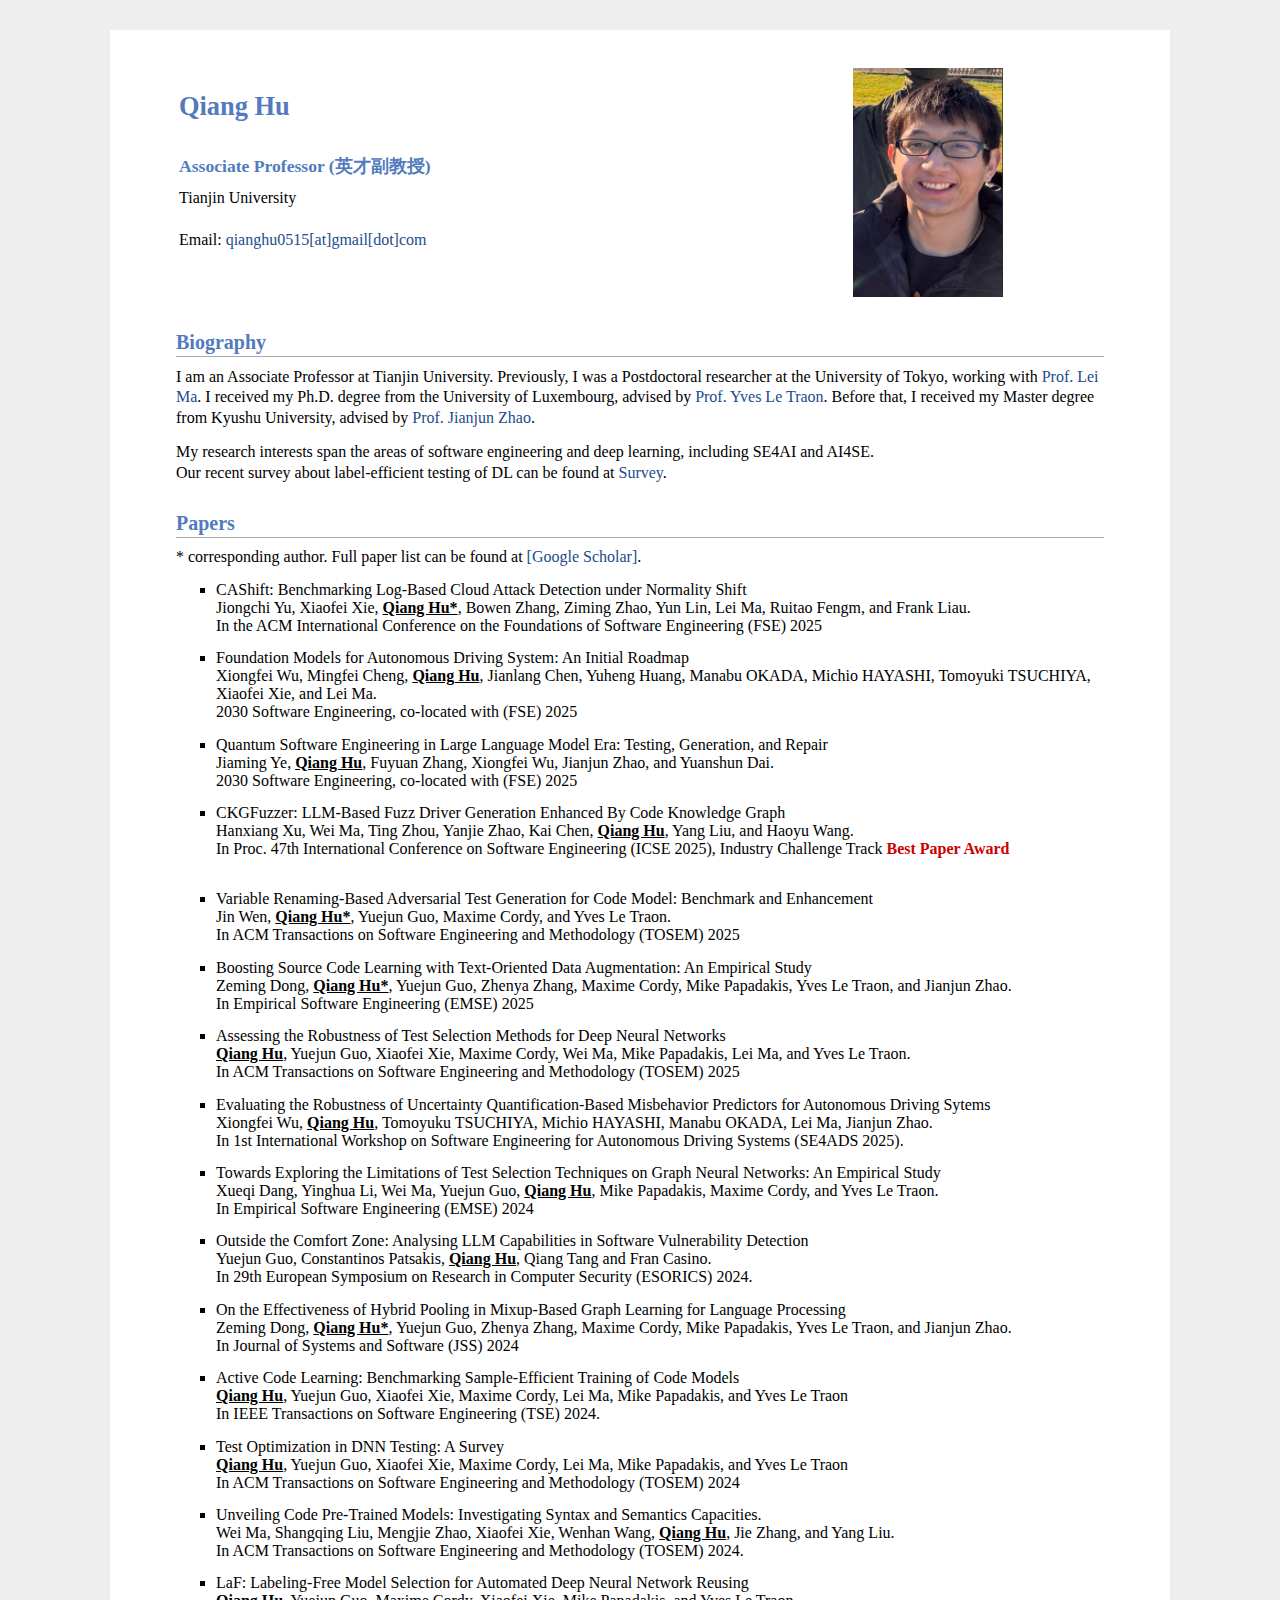
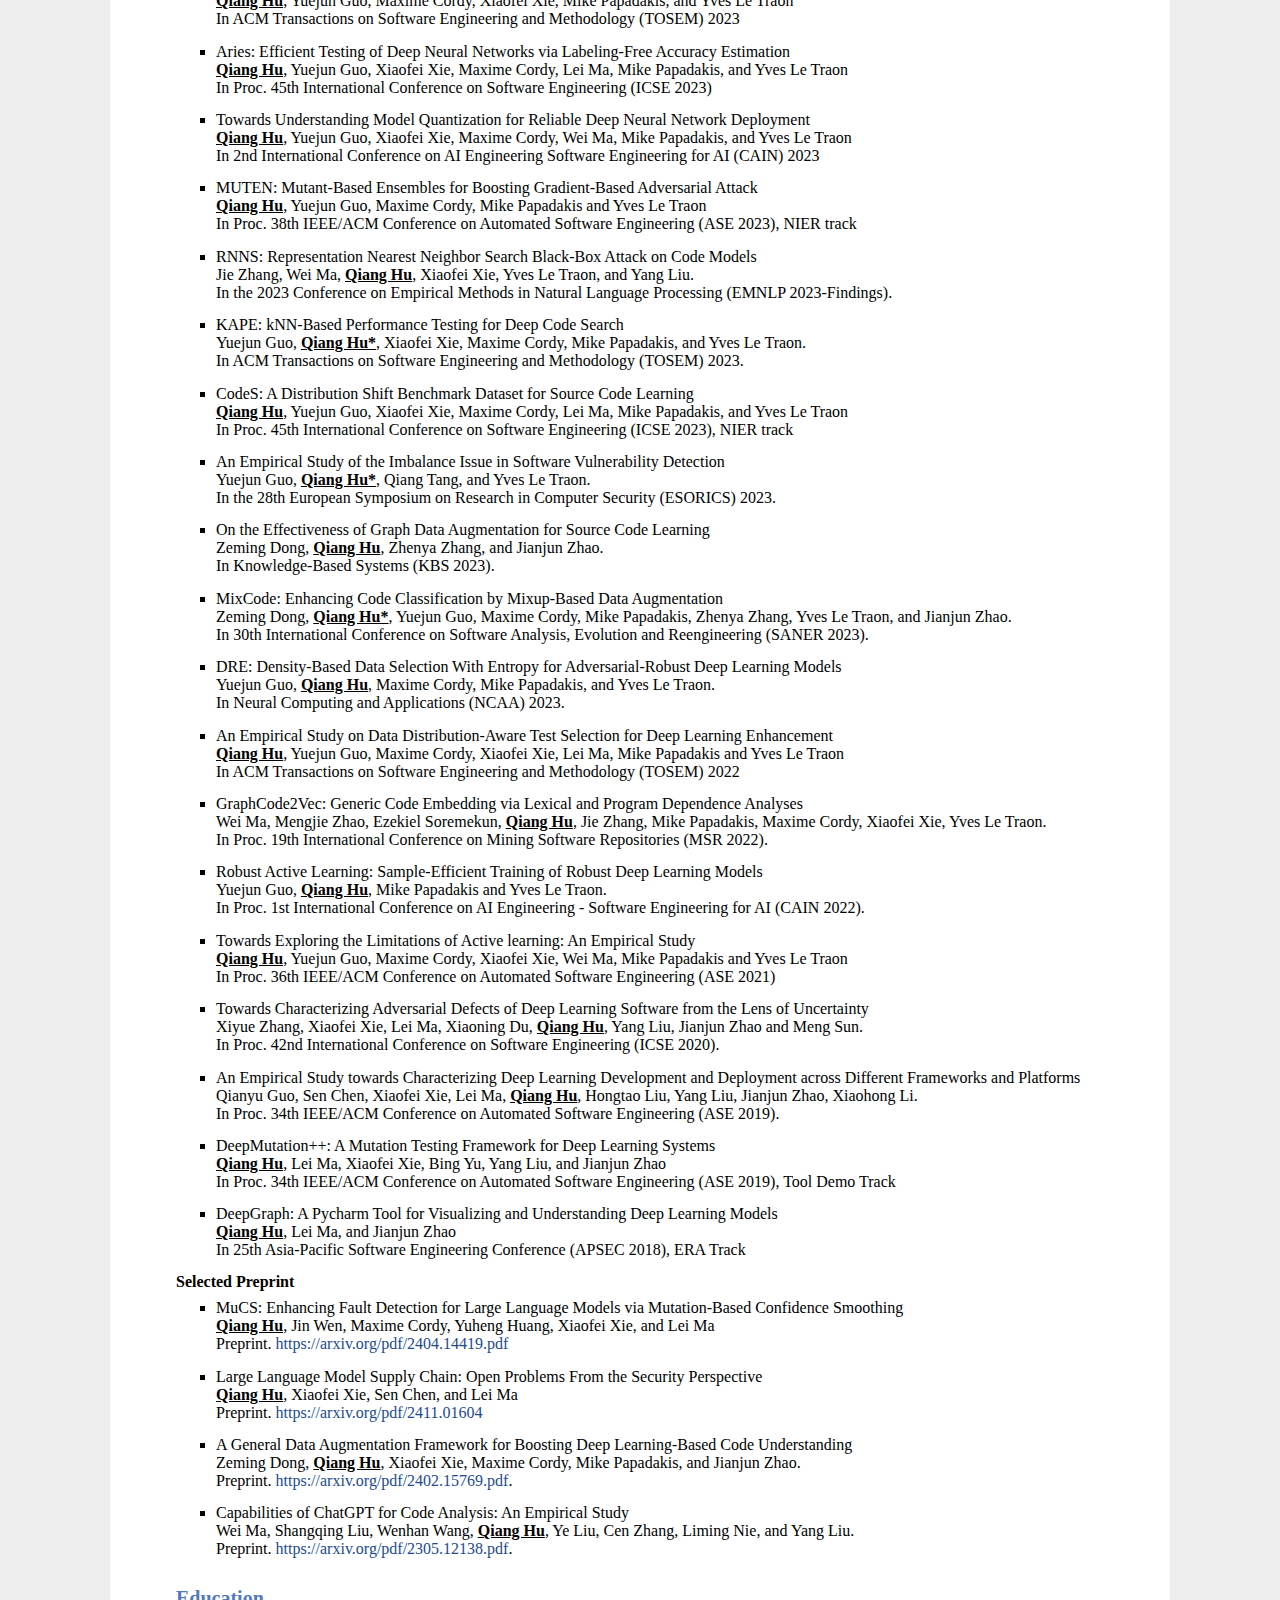
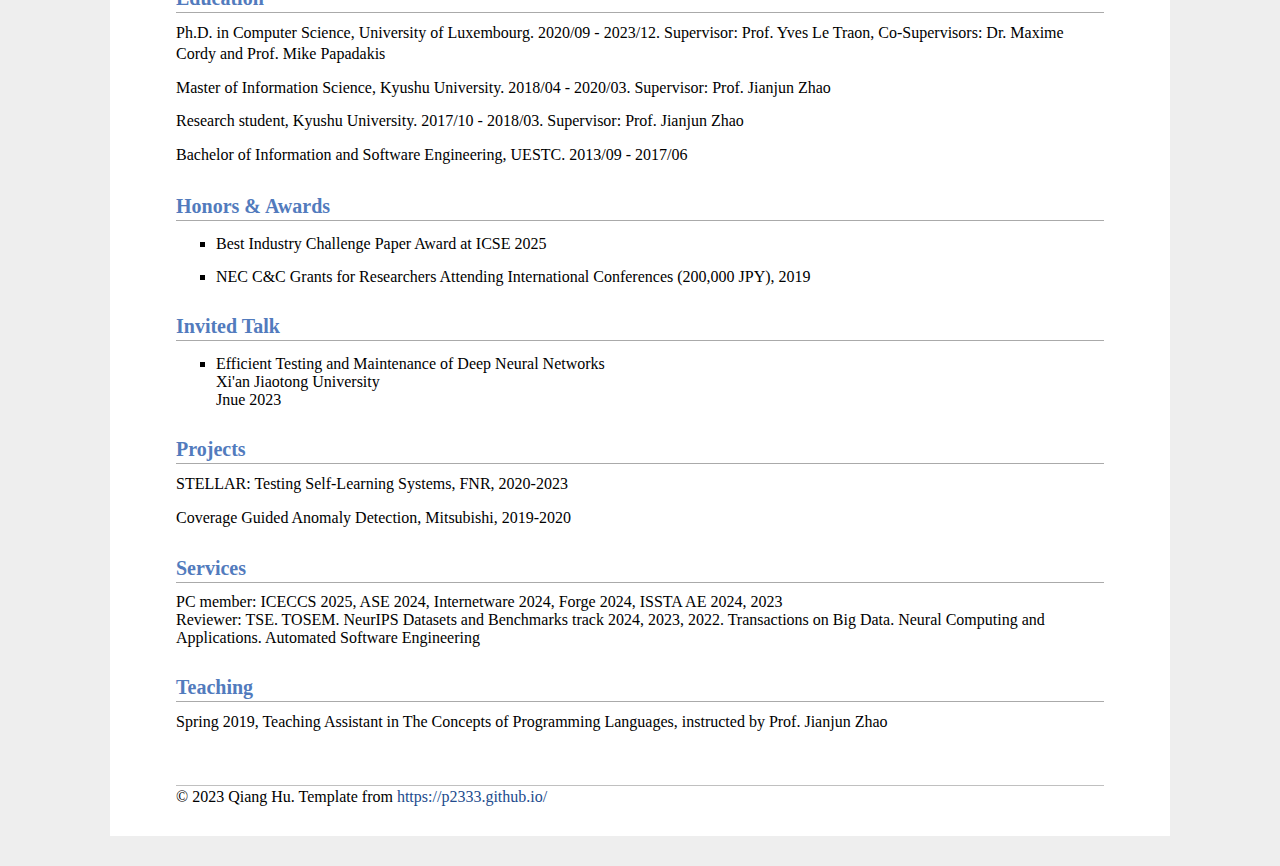
==== commit 52e33037: "update" ====
--- a/index.html
+++ b/index.html
@@ -68,7 +68,7 @@
      <li>
          CKGFuzzer: LLM-Based Fuzz Driver Generation Enhanced By Code Knowledge Graph  <br>
          Hanxiang Xu, Wei Ma, Ting Zhou, Yanjie Zhao, Kai Chen, <strong><u>Qiang Hu</u></strong>, Yang Liu, and Haoyu Wang.  <br>
-         In Proc. 47th International Conference on Software Engineering (ICSE 2025), Industry Challenge Track <br>
+         In Proc. 47th International Conference on Software Engineering (ICSE 2025), Industry Challenge Track <span style="color:#c00"> <strong>Best Paper Award</strong></span></li> <br>
     </li>
 
     <li>
@@ -289,6 +289,9 @@
 
 <h2>Honors &amp; Awards</h2>
 <ul>
+    <li>
+        Best Industry Challenge Paper Award at ICSE 2025
+    </li>
     <li>
         NEC C&C Grants for Researchers Attending International Conferences (200,000 JPY), 2019
     </li>
